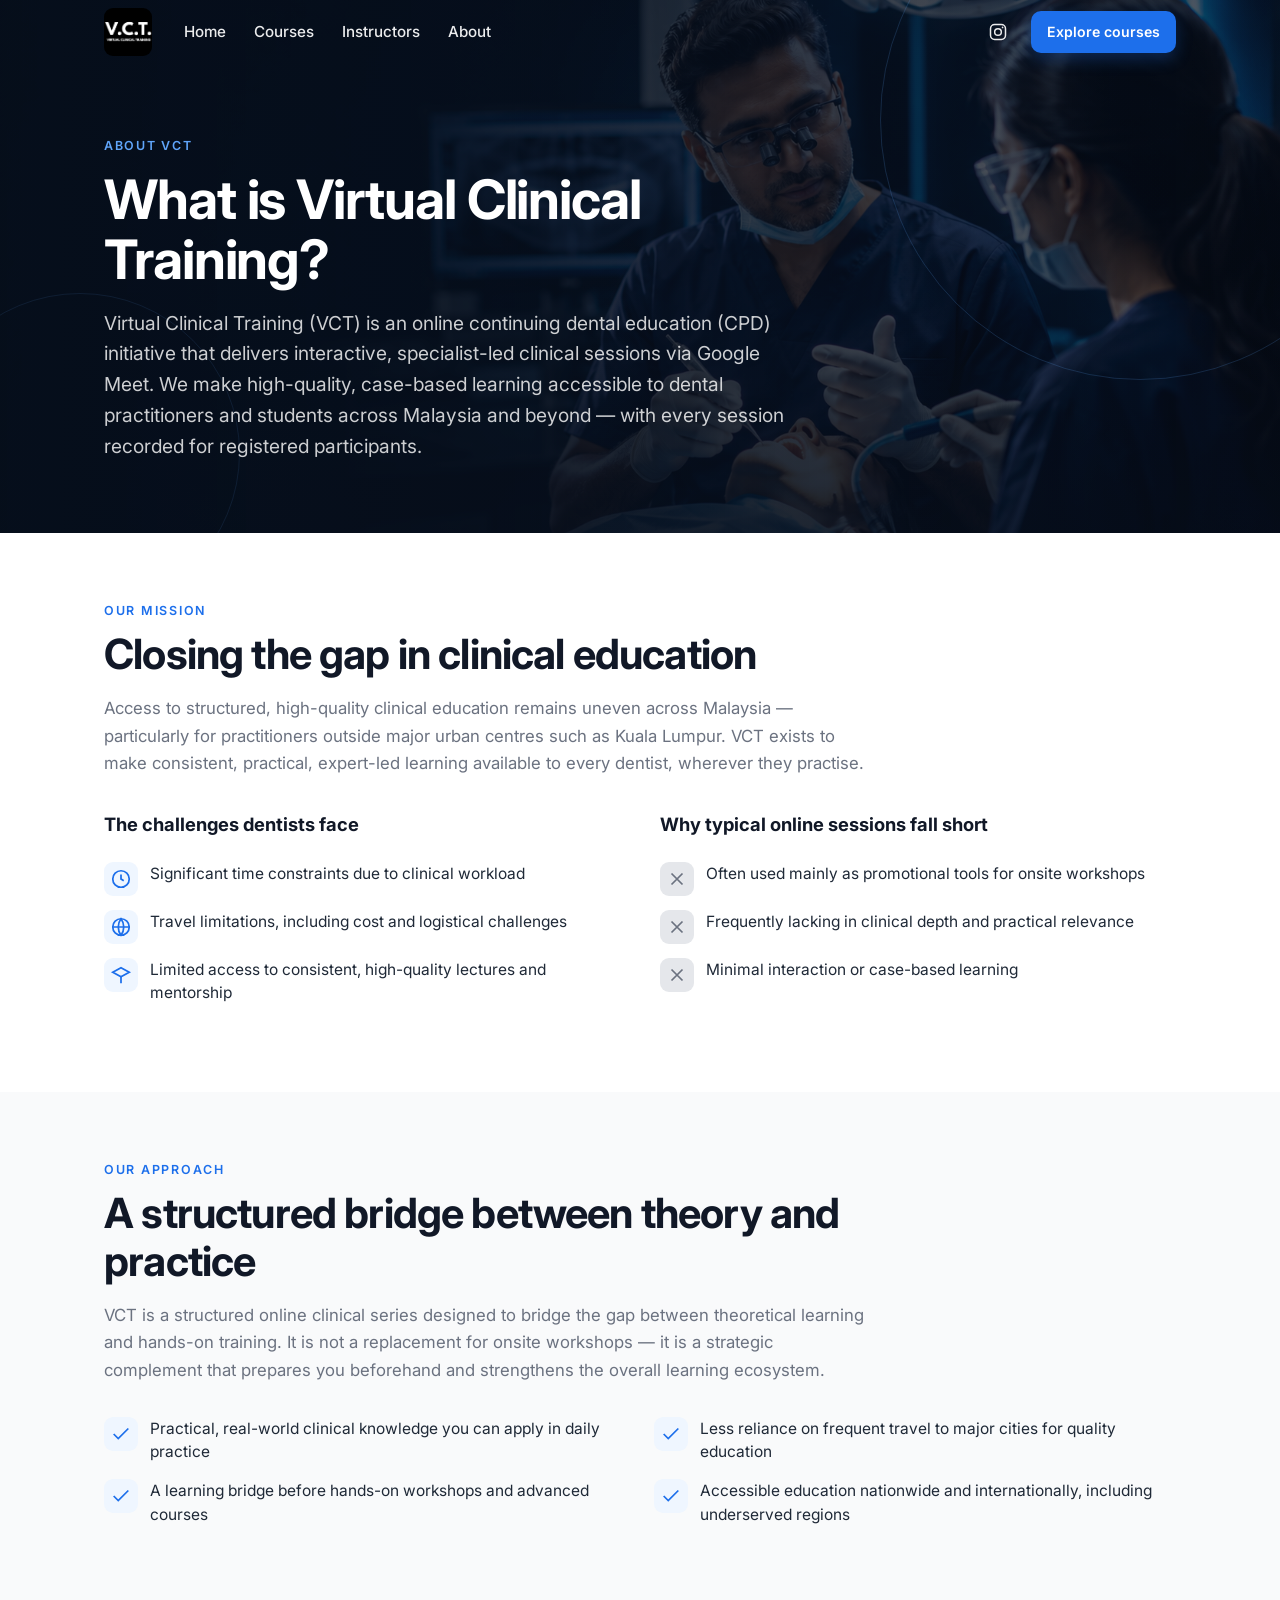
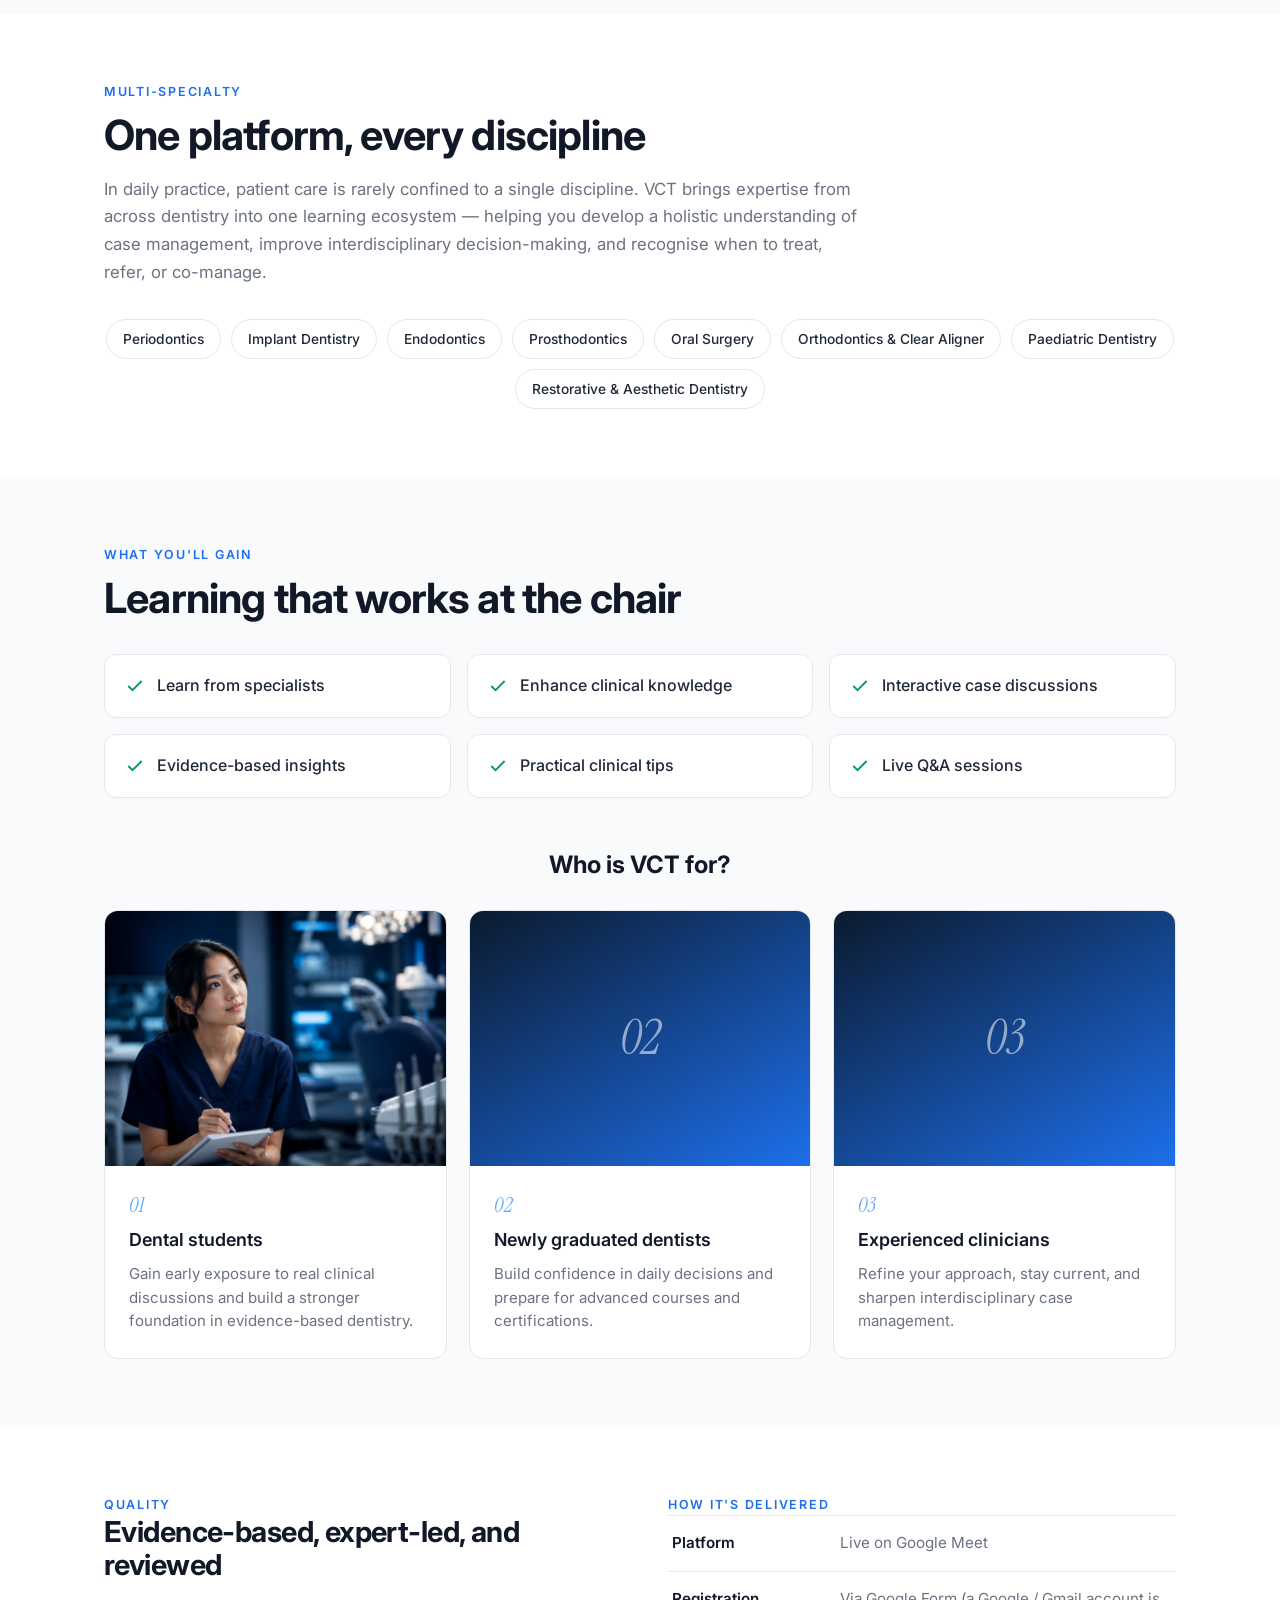
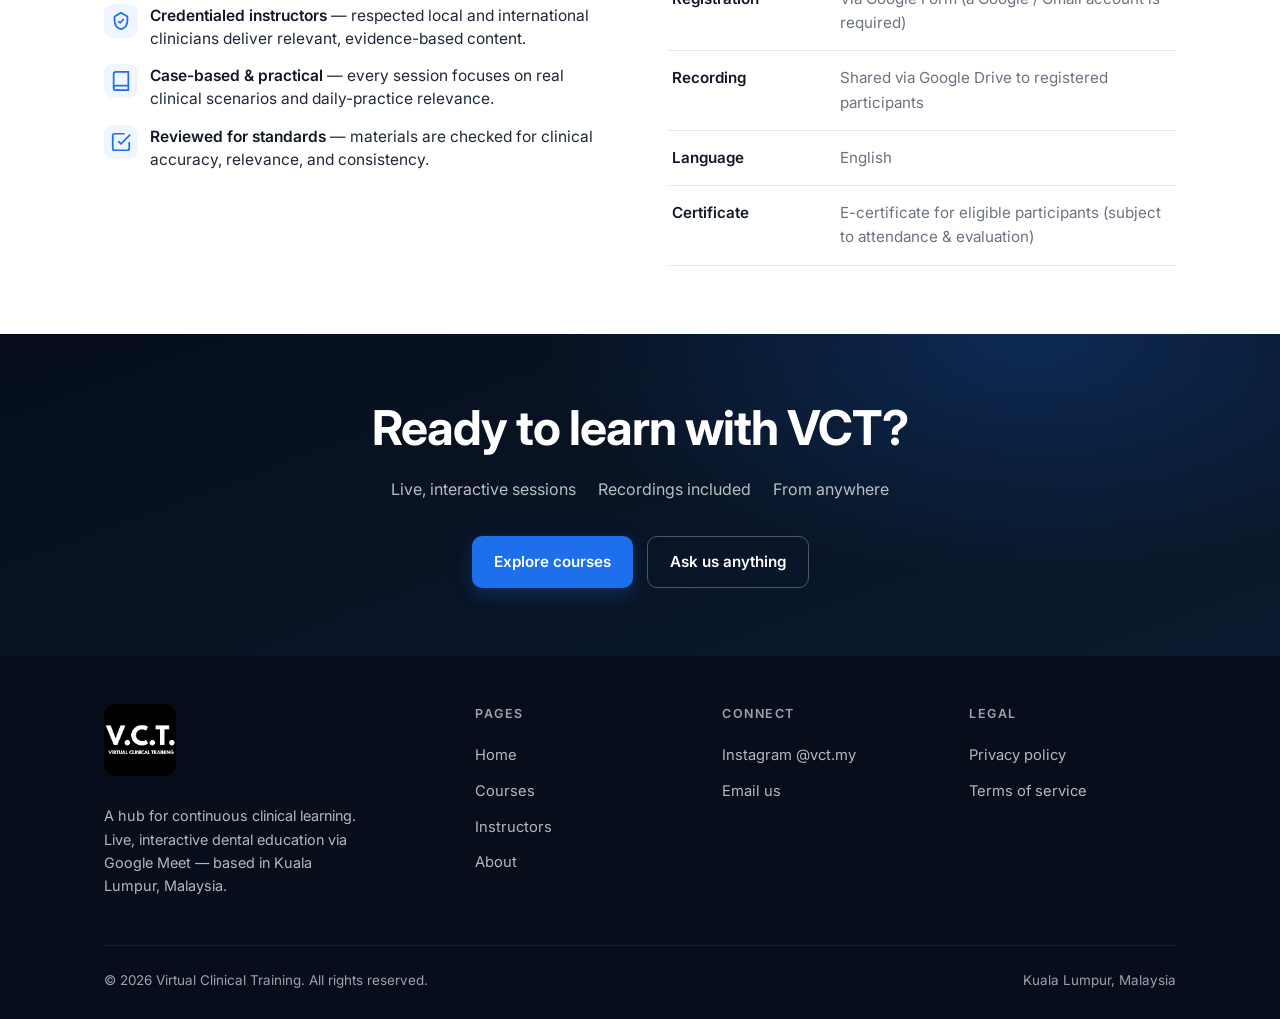
==== about.html @ cce93ed9 "Initial commit: VCT website prototype" ====
<!DOCTYPE html>
<html lang="en">
<head>
  <meta charset="UTF-8">
  <meta name="viewport" content="width=device-width, initial-scale=1.0">
  <title>About Virtual Clinical Training — Online dental education in Malaysia</title>
  <meta name="description" content="Virtual Clinical Training (VCT) is an online continuing dental education (CPD) initiative delivering interactive, specialist-led, multi-specialty clinical sessions via Google Meet — accessible across Malaysia and beyond.">
  <link rel="canonical" href="https://virtualclinicaltraining.example/about.html">
  <link rel="icon" href="images/brand-logo.png" type="image/png">

  <!-- Open Graph -->
  <meta property="og:type" content="website">
  <meta property="og:title" content="About Virtual Clinical Training">
  <meta property="og:description" content="An online continuing dental education initiative delivering interactive, specialist-led clinical sessions via Google Meet — accessible across Malaysia and beyond.">
  <meta property="og:image" content="https://virtualclinicaltraining.example/images/brand-logo.png">
  <meta property="og:url" content="https://virtualclinicaltraining.example/about.html">

  <!-- Fonts -->
  <link rel="preconnect" href="https://fonts.googleapis.com">
  <link rel="preconnect" href="https://fonts.gstatic.com" crossorigin>
  <link href="https://fonts.googleapis.com/css2?family=Inter:wght@400;500;600;700;800&family=Instrument+Serif:ital@0;1&display=swap" rel="stylesheet">

  <link rel="stylesheet" href="style.css">

  <!-- Structured data: AboutPage + EducationalOrganization -->
  <script type="application/ld+json">
  {
    "@context": "https://schema.org",
    "@graph": [
      {
        "@type": "EducationalOrganization",
        "@id": "https://virtualclinicaltraining.example/#org",
        "name": "Virtual Clinical Training",
        "alternateName": "V.C.T.",
        "url": "https://virtualclinicaltraining.example/",
        "email": "virtualclinicaltraining@gmail.com",
        "sameAs": ["https://www.instagram.com/vct.my/"],
        "address": { "@type": "PostalAddress", "addressLocality": "Kuala Lumpur", "addressCountry": "Malaysia" },
        "description": "Virtual Clinical Training (VCT) is an online continuing dental education (CPD) initiative delivering interactive, specialist-led, multi-specialty clinical sessions via Google Meet."
      },
      {
        "@type": "AboutPage",
        "url": "https://virtualclinicaltraining.example/about.html",
        "name": "About Virtual Clinical Training",
        "about": { "@id": "https://virtualclinicaltraining.example/#org" }
      }
    ]
  }
  </script>
</head>
<body>

  <!-- ============================ HEADER ============================ -->
  <header class="site-header at-top" id="header">
    <div class="container">
      <a href="index.html" class="logo" aria-label="Virtual Clinical Training home">
        <img src="images/brand-logo.png" alt="Virtual Clinical Training (V.C.T.)" class="logo-img" width="48" height="48">
      </a>

      <nav class="nav" aria-label="Primary">
        <a href="index.html">Home</a>
        <a href="courses.html">Courses</a>
        <a href="instructors.html">Instructors</a>
        <a href="about.html" aria-current="page">About</a>
      </nav>

      <div class="header-actions">
        <a href="https://www.instagram.com/vct.my/" target="_blank" rel="noopener" class="icon-btn desktop-only" aria-label="Instagram">
          <svg viewBox="0 0 24 24" fill="none" stroke="currentColor" stroke-width="1.8"><rect x="3" y="3" width="18" height="18" rx="5"/><circle cx="12" cy="12" r="4"/><circle cx="17.5" cy="6.5" r="1" fill="currentColor" stroke="none"/></svg>
        </a>
        <a href="courses.html" class="btn btn-primary btn-sm">Explore courses</a>
      </div>

      <button class="hamburger" id="hamburger" aria-label="Open menu">
        <svg viewBox="0 0 24 24" fill="none" stroke="currentColor" stroke-width="2"><line x1="4" y1="7" x2="20" y2="7"/><line x1="4" y1="12" x2="20" y2="12"/><line x1="4" y1="17" x2="20" y2="17"/></svg>
      </button>
    </div>
  </header>

  <!-- Mobile nav drawer -->
  <div class="mobile-nav" id="mobileNav">
    <div class="mobile-nav-head">
      <span class="logo"><img src="images/brand-logo.png" alt="Virtual Clinical Training (V.C.T.)" class="logo-img" width="44" height="44"></span>
      <button class="icon-btn" id="mobileClose" aria-label="Close menu">
        <svg viewBox="0 0 24 24" fill="none" stroke="currentColor" stroke-width="2"><line x1="6" y1="6" x2="18" y2="18"/><line x1="18" y1="6" x2="6" y2="18"/></svg>
      </button>
    </div>
    <ul>
      <li><a href="index.html">Home</a></li>
      <li><a href="courses.html">Courses</a></li>
      <li><a href="instructors.html">Instructors</a></li>
      <li><a href="about.html">About</a></li>
    </ul>
    <a href="courses.html" class="btn btn-primary">Explore courses</a>
    <div class="mobile-nav-social">
      <a href="https://www.instagram.com/vct.my/" target="_blank" rel="noopener" class="icon-btn" aria-label="Instagram">
        <svg viewBox="0 0 24 24" fill="none" stroke="currentColor" stroke-width="1.8"><rect x="3" y="3" width="18" height="18" rx="5"/><circle cx="12" cy="12" r="4"/><circle cx="17.5" cy="6.5" r="1" fill="currentColor" stroke="none"/></svg>
      </a>
    </div>
  </div>

  <main>
    <!-- ==================== PAGE HERO ==================== -->
    <section class="page-hero">
      <div class="page-hero-bg" style="background-image:url('images/02%20About-page/Hero-1.png')"></div>
      <div class="page-hero-overlay"></div>
      <div class="hero-shape s1"></div>
      <div class="hero-shape s2"></div>
      <div class="container">
        <p class="eyebrow reveal">About VCT</p>
        <h1 class="reveal">What is Virtual Clinical Training?</h1>
        <p class="lead reveal">Virtual Clinical Training (VCT) is an online continuing dental education (CPD) initiative that delivers interactive, specialist-led clinical sessions via Google Meet. We make high-quality, case-based learning accessible to dental practitioners and students across Malaysia and beyond — with every session recorded for registered participants.</p>
      </div>
    </section>

    <!-- ==================== MISSION / THE GAP ==================== -->
    <section class="section">
      <div class="container">
        <div class="section-head reveal">
          <p class="eyebrow">Our mission</p>
          <h2 class="section-title">Closing the gap in clinical education</h2>
          <p class="section-intro">Access to structured, high-quality clinical education remains uneven across Malaysia — particularly for practitioners outside major urban centres such as Kuala Lumpur. VCT exists to make consistent, practical, expert-led learning available to every dentist, wherever they practise.</p>
        </div>

        <div class="split">
          <div class="panel reveal">
            <h3>The challenges dentists face</h3>
            <ul class="why-points">
              <li><svg viewBox="0 0 24 24" fill="none" stroke="currentColor" stroke-width="1.9"><circle cx="12" cy="12" r="9"/><path d="M12 7v5l3 2"/></svg><span>Significant time constraints due to clinical workload</span></li>
              <li><svg viewBox="0 0 24 24" fill="none" stroke="currentColor" stroke-width="1.9"><path d="M3 12h18M12 3a15 15 0 0 1 0 18 15 15 0 0 1 0-18z"/><circle cx="12" cy="12" r="9"/></svg><span>Travel limitations, including cost and logistical challenges</span></li>
              <li><svg viewBox="0 0 24 24" fill="none" stroke="currentColor" stroke-width="1.9"><path d="M12 14l9-5-9-5-9 5 9 5z"/><path d="M12 14v7"/></svg><span>Limited access to consistent, high-quality lectures and mentorship</span></li>
            </ul>
          </div>
          <div class="panel reveal d1">
            <h3>Why typical online sessions fall short</h3>
            <ul class="why-points muted-points">
              <li><svg viewBox="0 0 24 24" fill="none" stroke="currentColor" stroke-width="1.9"><path d="M18 6 6 18M6 6l12 12"/></svg><span>Often used mainly as promotional tools for onsite workshops</span></li>
              <li><svg viewBox="0 0 24 24" fill="none" stroke="currentColor" stroke-width="1.9"><path d="M18 6 6 18M6 6l12 12"/></svg><span>Frequently lacking in clinical depth and practical relevance</span></li>
              <li><svg viewBox="0 0 24 24" fill="none" stroke="currentColor" stroke-width="1.9"><path d="M18 6 6 18M6 6l12 12"/></svg><span>Minimal interaction or case-based learning</span></li>
            </ul>
          </div>
        </div>
      </div>
    </section>

    <!-- ==================== APPROACH ==================== -->
    <section class="section alt">
      <div class="container">
        <div class="section-head reveal">
          <p class="eyebrow">Our approach</p>
          <h2 class="section-title">A structured bridge between theory and practice</h2>
          <p class="section-intro">VCT is a structured online clinical series designed to bridge the gap between theoretical learning and hands-on training. It is not a replacement for onsite workshops — it is a strategic complement that prepares you beforehand and strengthens the overall learning ecosystem.</p>
        </div>
        <ul class="why-points cols-2 reveal">
          <li><svg viewBox="0 0 24 24" fill="none" stroke="currentColor" stroke-width="1.9"><path d="M20 6 9 17l-5-5"/></svg><span>Practical, real-world clinical knowledge you can apply in daily practice</span></li>
          <li><svg viewBox="0 0 24 24" fill="none" stroke="currentColor" stroke-width="1.9"><path d="M20 6 9 17l-5-5"/></svg><span>Less reliance on frequent travel to major cities for quality education</span></li>
          <li><svg viewBox="0 0 24 24" fill="none" stroke="currentColor" stroke-width="1.9"><path d="M20 6 9 17l-5-5"/></svg><span>A learning bridge before hands-on workshops and advanced courses</span></li>
          <li><svg viewBox="0 0 24 24" fill="none" stroke="currentColor" stroke-width="1.9"><path d="M20 6 9 17l-5-5"/></svg><span>Accessible education nationwide and internationally, including underserved regions</span></li>
        </ul>
      </div>
    </section>

    <!-- ==================== MULTI-SPECIALTY ==================== -->
    <section class="section">
      <div class="container">
        <div class="section-head reveal">
          <p class="eyebrow">Multi-specialty</p>
          <h2 class="section-title">One platform, every discipline</h2>
          <p class="section-intro">In daily practice, patient care is rarely confined to a single discipline. VCT brings expertise from across dentistry into one learning ecosystem — helping you develop a holistic understanding of case management, improve interdisciplinary decision-making, and recognise when to treat, refer, or co-manage.</p>
        </div>
        <div class="specialties reveal">
          <ul class="chip-row">
            <li>Periodontics</li>
            <li>Implant Dentistry</li>
            <li>Endodontics</li>
            <li>Prosthodontics</li>
            <li>Oral Surgery</li>
            <li>Orthodontics &amp; Clear Aligner</li>
            <li>Paediatric Dentistry</li>
            <li>Restorative &amp; Aesthetic Dentistry</li>
          </ul>
        </div>
      </div>
    </section>

    <!-- ==================== WHAT YOU'LL GAIN + WHO ==================== -->
    <section class="section alt">
      <div class="container">
        <div class="section-head reveal">
          <p class="eyebrow">What you'll gain</p>
          <h2 class="section-title">Learning that works at the chair</h2>
        </div>
        <ul class="gain-grid reveal">
          <li><svg viewBox="0 0 24 24" fill="none" stroke="currentColor" stroke-width="2.2"><path d="M20 6 9 17l-5-5"/></svg>Learn from specialists</li>
          <li><svg viewBox="0 0 24 24" fill="none" stroke="currentColor" stroke-width="2.2"><path d="M20 6 9 17l-5-5"/></svg>Enhance clinical knowledge</li>
          <li><svg viewBox="0 0 24 24" fill="none" stroke="currentColor" stroke-width="2.2"><path d="M20 6 9 17l-5-5"/></svg>Interactive case discussions</li>
          <li><svg viewBox="0 0 24 24" fill="none" stroke="currentColor" stroke-width="2.2"><path d="M20 6 9 17l-5-5"/></svg>Evidence-based insights</li>
          <li><svg viewBox="0 0 24 24" fill="none" stroke="currentColor" stroke-width="2.2"><path d="M20 6 9 17l-5-5"/></svg>Practical clinical tips</li>
          <li><svg viewBox="0 0 24 24" fill="none" stroke="currentColor" stroke-width="2.2"><path d="M20 6 9 17l-5-5"/></svg>Live Q&amp;A sessions</li>
        </ul>

        <h3 class="who-heading reveal">Who is VCT for?</h3>
        <div class="audience-grid">
          <div class="audience-card reveal">
            <div class="audience-img"><img src="images/02%20About-page/WhoisVCTfor-student.png" alt="Dental student taking notes in a modern clinic" loading="lazy"></div>
            <div class="audience-body">
              <span class="audience-num">01</span>
              <h4>Dental students</h4>
              <p>Gain early exposure to real clinical discussions and build a stronger foundation in evidence-based dentistry.</p>
            </div>
          </div>
          <div class="audience-card reveal d1">
            <div class="audience-img placeholder"><span>02</span></div>
            <div class="audience-body">
              <span class="audience-num">02</span>
              <h4>Newly graduated dentists</h4>
              <p>Build confidence in daily decisions and prepare for advanced courses and certifications.</p>
            </div>
          </div>
          <div class="audience-card reveal d2">
            <div class="audience-img placeholder"><span>03</span></div>
            <div class="audience-body">
              <span class="audience-num">03</span>
              <h4>Experienced clinicians</h4>
              <p>Refine your approach, stay current, and sharpen interdisciplinary case management.</p>
            </div>
          </div>
        </div>
      </div>
    </section>

    <!-- ==================== QUALITY & DELIVERY ==================== -->
    <section class="section">
      <div class="container">
        <div class="split split-wide">
          <div class="panel reveal">
            <p class="eyebrow">Quality</p>
            <h2 class="section-title sm">Evidence-based, expert-led, and reviewed</h2>
            <ul class="why-points">
              <li><svg viewBox="0 0 24 24" fill="none" stroke="currentColor" stroke-width="1.9"><path d="M12 3l7 4v5c0 4.4-3 7.6-7 9-4-1.4-7-4.6-7-9V7l7-4z"/><path d="M9 12l2 2 4-4"/></svg><span><b>Credentialed instructors</b> — respected local and international clinicians deliver relevant, evidence-based content.</span></li>
              <li><svg viewBox="0 0 24 24" fill="none" stroke="currentColor" stroke-width="1.9"><path d="M4 19.5A2.5 2.5 0 0 1 6.5 17H20"/><path d="M6.5 2H20v20H6.5A2.5 2.5 0 0 1 4 19.5v-15A2.5 2.5 0 0 1 6.5 2z"/></svg><span><b>Case-based &amp; practical</b> — every session focuses on real clinical scenarios and daily-practice relevance.</span></li>
              <li><svg viewBox="0 0 24 24" fill="none" stroke="currentColor" stroke-width="1.9"><path d="M9 11l3 3L22 4"/><path d="M21 12v7a2 2 0 0 1-2 2H5a2 2 0 0 1-2-2V5a2 2 0 0 1 2-2h11"/></svg><span><b>Reviewed for standards</b> — materials are checked for clinical accuracy, relevance, and consistency.</span></li>
            </ul>
          </div>
          <div class="panel reveal d1">
            <p class="eyebrow">How it's delivered</p>
            <dl class="info-list">
              <div class="row"><dt>Platform</dt><dd>Live on Google Meet</dd></div>
              <div class="row"><dt>Registration</dt><dd>Via Google Form (a Google / Gmail account is required)</dd></div>
              <div class="row"><dt>Recording</dt><dd>Shared via Google Drive to registered participants</dd></div>
              <div class="row"><dt>Language</dt><dd>English</dd></div>
              <div class="row"><dt>Certificate</dt><dd>E-certificate for eligible participants (subject to attendance &amp; evaluation)</dd></div>
            </dl>
          </div>
        </div>
      </div>
    </section>

    <!-- ==================== CTA ==================== -->
    <section class="section cta-band">
      <div class="container">
        <h2>Ready to learn with VCT?</h2>
        <div class="cta-course-info">
          <span>Live, interactive sessions</span>
          <span>Recordings included</span>
          <span>From anywhere</span>
        </div>
        <div class="cta-actions">
          <a href="courses.html" class="btn btn-primary">Explore courses</a>
          <a href="mailto:virtualclinicaltraining@gmail.com" class="btn btn-ghost">Ask us anything</a>
        </div>
      </div>
    </section>
  </main>

  <!-- ============================ FOOTER ============================ -->
  <footer class="site-footer">
    <div class="container">
      <div class="footer-grid">
        <div class="footer-brand">
          <a href="index.html" class="logo">
            <img src="images/brand-logo.png" alt="Virtual Clinical Training (V.C.T.)" class="logo-img footer-logo-img" width="72" height="72">
          </a>
          <p>A hub for continuous clinical learning. Live, interactive dental education via Google Meet — based in Kuala Lumpur, Malaysia.</p>
        </div>
        <div>
          <h4>Pages</h4>
          <ul>
            <li><a href="index.html">Home</a></li>
            <li><a href="courses.html">Courses</a></li>
            <li><a href="instructors.html">Instructors</a></li>
            <li><a href="about.html">About</a></li>
          </ul>
        </div>
        <div>
          <h4>Connect</h4>
          <ul>
            <li><a href="https://www.instagram.com/vct.my/" target="_blank" rel="noopener">Instagram @vct.my</a></li>
            <li><a href="mailto:virtualclinicaltraining@gmail.com">Email us</a></li>
          </ul>
        </div>
        <div>
          <h4>Legal</h4>
          <ul>
            <li><a href="privacy.html">Privacy policy</a></li>
            <li><a href="terms.html">Terms of service</a></li>
          </ul>
        </div>
      </div>
      <div class="footer-bottom">
        <span>© 2026 Virtual Clinical Training. All rights reserved.</span>
        <span>Kuala Lumpur, Malaysia</span>
      </div>
    </div>
  </footer>

  <!-- Mobile fixed CTA bar -->
  <div class="mobile-cta-bar">
    <span class="price">Join a session <small>Live on Google Meet</small></span>
    <a href="courses.html" class="btn btn-primary btn-sm">Explore courses</a>
  </div>

  <!-- ============================ SCRIPTS ============================ -->
  <script>
    // Header state (transparent over dark hero -> glass on scroll)
    const header = document.getElementById('header');
    const onScroll = () => {
      if (window.scrollY > 50) { header.classList.remove('at-top'); header.classList.add('scrolled'); }
      else { header.classList.add('at-top'); header.classList.remove('scrolled'); }
    };
    window.addEventListener('scroll', onScroll, { passive: true });
    onScroll();

    // Mobile nav
    const mobileNav = document.getElementById('mobileNav');
    document.getElementById('hamburger').addEventListener('click', () => mobileNav.classList.add('open'));
    document.getElementById('mobileClose').addEventListener('click', () => mobileNav.classList.remove('open'));
    mobileNav.querySelectorAll('a').forEach(a => a.addEventListener('click', () => mobileNav.classList.remove('open')));

    // Scroll reveal
    const io = new IntersectionObserver((entries) => {
      entries.forEach(e => { if (e.isIntersecting) { e.target.classList.add('in'); io.unobserve(e.target); } });
    }, { threshold: 0.12 });
    document.querySelectorAll('.reveal').forEach(el => io.observe(el));
  </script>
</body>
</html>
---- style.css ----
/* ==========================================================================
   Virtual Clinical Training — Common Stylesheet
   Design Spec v3 に準拠 / SWELL移行を見据えた共通スタイル
   ========================================================================== */

/* ---------- Design Tokens ---------- */
:root {
  /* Colors */
  --navy-950: #060E1B;
  --navy-900: #0B1A2E;
  --navy-800: #122846;
  --blue-600: #1D6FEB;
  --blue-400: #60A5FA;
  --blue-50:  #EFF6FF;
  --gray-900: #111827;
  --gray-800: #1F2937;
  --gray-500: #6B7280;
  --gray-400: #9CA3AF;
  --white:    #FFFFFF;
  --gray-50:  #F9FAFB;
  --gray-200: #E5E7EB;
  --green-600:#059669;

  /* Typography */
  --font-sans: 'Inter', -apple-system, BlinkMacSystemFont, 'Segoe UI', sans-serif;
  --font-serif: 'Instrument Serif', Georgia, serif;

  /* Layout */
  --container: 1120px;
  --header-h: 64px;
  --radius: 14px;
  --radius-sm: 10px;

  /* Shadow */
  --shadow-sm: 0 1px 2px rgba(6,14,27,.06);
  --shadow-md: 0 6px 20px rgba(6,14,27,.08);
  --shadow-lg: 0 18px 50px rgba(6,14,27,.16);

  /* Transitions */
  --ease: cubic-bezier(.16,.84,.44,1);
}

/* ---------- Reset ---------- */
*,*::before,*::after { box-sizing: border-box; margin: 0; padding: 0; }
html { scroll-behavior: smooth; -webkit-text-size-adjust: 100%; }
body {
  font-family: var(--font-sans);
  color: var(--gray-800);
  background: var(--white);
  line-height: 1.6;
  font-size: 16px;
  -webkit-font-smoothing: antialiased;
  overflow-x: hidden;
}
img { max-width: 100%; display: block; }
a { color: inherit; text-decoration: none; }
ul { list-style: none; }
button { font-family: inherit; cursor: pointer; border: none; background: none; }

/* ---------- Utilities ---------- */
.container {
  width: 100%;
  max-width: var(--container);
  margin: 0 auto;
  padding: 0 24px;
}
.section { padding: 68px 0; }
.eyebrow {
  font-size: .78rem;
  font-weight: 600;
  letter-spacing: .14em;
  text-transform: uppercase;
  color: var(--blue-600);
}
.section-title {
  font-size: clamp(1.8rem, 3.4vw, 2.6rem);
  font-weight: 700;
  line-height: 1.15;
  color: var(--gray-900);
  letter-spacing: -.02em;
}
.text-muted { color: var(--gray-500); }
.serif { font-family: var(--font-serif); font-style: italic; }

/* ---------- Buttons ---------- */
.btn {
  display: inline-flex;
  align-items: center;
  gap: 8px;
  font-weight: 600;
  font-size: .95rem;
  padding: 13px 22px;
  border-radius: var(--radius-sm);
  transition: background-color .2s var(--ease), transform .1s var(--ease), box-shadow .2s var(--ease);
  white-space: nowrap;
}
.btn:active { transform: scale(.98); }
.btn-primary {
  background: var(--blue-600);
  color: var(--white);
  box-shadow: 0 6px 16px rgba(29,111,235,.28);
}
.btn-primary:hover { background: #175fce; box-shadow: 0 10px 24px rgba(29,111,235,.34); }
.btn-ghost {
  background: transparent;
  color: var(--white);
  border: 1px solid rgba(255,255,255,.28);
}
.btn-ghost:hover { background: rgba(255,255,255,.08); border-color: rgba(255,255,255,.5); }
.btn-ghost-dark {
  background: transparent;
  color: var(--gray-900);
  border: 1px solid var(--gray-200);
}
.btn-ghost-dark:hover { background: var(--gray-50); border-color: var(--gray-400); }
.btn-sm { padding: 10px 16px; font-size: .88rem; }

/* ==========================================================================
   Header
   ========================================================================== */
.site-header {
  position: fixed;
  top: 0; left: 0; right: 0;
  height: var(--header-h);
  z-index: 100;
  transition: background-color .3s var(--ease), box-shadow .3s var(--ease), backdrop-filter .3s var(--ease);
}
.site-header .container {
  height: 100%;
  display: flex;
  align-items: center;
  gap: 20px;
}
/* transparent over hero */
.site-header.at-top { background: transparent; }
/* glassmorphism after scroll */
.site-header.scrolled {
  background: rgba(255,255,255,.82);
  backdrop-filter: blur(12px);
  -webkit-backdrop-filter: blur(12px);
  box-shadow: 0 1px 0 rgba(6,14,27,.06);
}

.logo { display: flex; align-items: center; gap: 10px; font-weight: 700; }
.logo-img { height: 48px; width: 48px; border-radius: 9px; display: block; object-fit: cover; }
.footer-logo-img { height: 72px; width: 72px; border-radius: 12px; margin-bottom: 14px; }
.logo-mark {
  width: 34px; height: 34px;
  border-radius: 9px;
  background: linear-gradient(135deg, var(--blue-600), var(--blue-400));
  color: #fff;
  display: grid; place-items: center;
  font-size: .82rem; font-weight: 800; letter-spacing: .02em;
  flex: none;
}
.logo-text { display: flex; flex-direction: column; line-height: 1.1; }
.logo-text b { font-size: 1rem; letter-spacing: .04em; }
.logo-text span { font-size: .64rem; letter-spacing: .12em; text-transform: uppercase; color: var(--gray-500); font-weight: 500; }

.nav { display: flex; align-items: center; gap: 28px; margin-left: 12px; }
.nav a { font-weight: 500; font-size: .95rem; transition: color .2s; }
.nav a:hover { color: var(--blue-600); }

.header-actions { display: flex; align-items: center; gap: 14px; margin-left: auto; }
.icon-btn {
  width: 38px; height: 38px;
  display: grid; place-items: center;
  border-radius: 9px;
  transition: background-color .2s, color .2s;
}
.icon-btn:hover { background: rgba(120,140,170,.14); }
.icon-btn svg { width: 20px; height: 20px; }

/* Header color adapts to transparency state */
.site-header.at-top .nav a,
.site-header.at-top .logo,
.site-header.at-top .icon-btn { color: rgba(255,255,255,.92); }
.site-header.at-top .logo-text span { color: rgba(255,255,255,.6); }
.site-header.at-top .icon-btn:hover { background: rgba(255,255,255,.14); }
.site-header.scrolled .nav a,
.site-header.scrolled .logo,
.site-header.scrolled .icon-btn { color: var(--gray-900); }

.hamburger { display: none; width: 40px; height: 40px; place-items: center; border-radius: 9px; }
.hamburger svg { width: 24px; height: 24px; }
.site-header.at-top .hamburger { color: #fff; }
.site-header.scrolled .hamburger { color: var(--gray-900); }

/* Mobile nav drawer */
.mobile-nav {
  position: fixed;
  inset: 0;
  background: var(--navy-950);
  z-index: 200;
  display: flex;
  flex-direction: column;
  padding: 24px;
  transform: translateX(100%);
  transition: transform .3s var(--ease);
}
.mobile-nav.open { transform: translateX(0); }
.mobile-nav-head { display: flex; align-items: center; justify-content: space-between; color: #fff; }
.mobile-nav-head .icon-btn { color: #fff; }
.mobile-nav ul { margin-top: 40px; display: flex; flex-direction: column; gap: 4px; }
.mobile-nav ul a { color: #fff; font-size: 1.4rem; font-weight: 600; padding: 14px 0; display: block; border-bottom: 1px solid rgba(255,255,255,.08); }
.mobile-nav .btn { margin-top: 32px; justify-content: center; }
.mobile-nav-social { margin-top: auto; display: flex; gap: 12px; }
.mobile-nav-social .icon-btn { color: #fff; background: rgba(255,255,255,.08); }

/* ==========================================================================
   01 — Hero
   ========================================================================== */
.hero {
  position: relative;
  min-height: 78vh;
  display: flex;
  align-items: center;
  background: linear-gradient(160deg, var(--navy-950) 0%, var(--navy-900) 55%, var(--navy-800) 100%);
  color: #fff;
  overflow: hidden;
  padding: calc(var(--header-h) + 28px) 0 56px;
}

/* Background image slideshow (crossfade) */
.hero-slideshow { position: absolute; inset: 0; z-index: 0; }
.hero-slide {
  position: absolute; inset: 0;
  background-size: cover;
  background-position: center;
  opacity: 0;
  transform: scale(1.06);
  transition: opacity 1.6s ease-in-out, transform 7s ease-out;
}
.hero-slide.active { opacity: 1; transform: scale(1); }

/* Dark overlay so hero text stays legible over any image */
.hero-overlay {
  position: absolute; inset: 0; z-index: 1;
  background:
    linear-gradient(90deg, rgba(6,14,27,.92) 0%, rgba(6,14,27,.78) 42%, rgba(6,14,27,.42) 100%),
    linear-gradient(180deg, rgba(6,14,27,.55) 0%, rgba(6,14,27,.35) 40%, rgba(6,14,27,.72) 100%);
}
/* geometric parallax shapes */
.hero-shape {
  position: absolute;
  border-radius: 50%;
  border: 1px solid rgba(96,165,250,.18);
  pointer-events: none;
}
.hero-shape.s1 { width: 520px; height: 520px; top: -140px; right: -120px; }
.hero-shape.s2 { width: 320px; height: 320px; bottom: -80px; left: -80px; border-color: rgba(96,165,250,.1); }
.hero-shape.s3 { width: 180px; height: 180px; top: 30%; right: 22%; background: radial-gradient(circle, rgba(29,111,235,.16), transparent 70%); border: none; }
.hero-shape { z-index: 1; }

.hero-inner { position: relative; z-index: 2; max-width: 720px; }
.hero .eyebrow { color: var(--blue-400); }
.hero h1 {
  font-size: clamp(2.1rem, 5vw, 3.7rem);
  font-weight: 700;
  line-height: 1.07;
  letter-spacing: -.03em;
  margin: 14px 0 16px;
}
.hero-sub {
  font-size: clamp(1rem, 1.5vw, 1.15rem);
  color: rgba(255,255,255,.78);
  max-width: 600px;
  line-height: 1.55;
}
.hero-tagline {
  margin-top: 14px;
  font-family: var(--font-serif);
  font-style: italic;
  font-size: 1.3rem;
  color: var(--blue-400);
}
.hero-cta { display: flex; flex-wrap: wrap; gap: 14px; margin-top: 26px; }

/* Hero load-in animation */
.hero .anim { opacity: 0; transform: translateY(20px); }
.hero.loaded .anim { opacity: 1; transform: translateY(0); transition: opacity .7s var(--ease), transform .7s var(--ease); }
.hero.loaded .anim.d1 { transition-delay: .1s; }
.hero.loaded .anim.d2 { transition-delay: .3s; }
.hero.loaded .anim.d3 { transition-delay: .5s; }
.hero.loaded .anim.d4 { transition-delay: .7s; }

.scroll-hint {
  position: absolute;
  bottom: 26px; left: 50%;
  transform: translateX(-50%);
  color: rgba(255,255,255,.4);
  font-size: .72rem;
  letter-spacing: .12em;
  text-transform: uppercase;
  z-index: 2;
}

/* ==========================================================================
   02 — Trust signal bar
   ========================================================================== */
/* (Trust signal bar removed per client request) */

/* ==========================================================================
   03 — Featured courses (card grid)
   ========================================================================== */
.featured { background: var(--white); }
.featured-head { text-align: center; margin-bottom: 32px; }

/* Grid of upcoming-course cards */
.course-cards {
  display: grid;
  grid-template-columns: repeat(3, 1fr);
  gap: 24px;
  align-items: stretch;
}
.course-card {
  display: flex; flex-direction: column;
  border: 1px solid var(--gray-200);
  border-radius: var(--radius);
  overflow: hidden;
  background: #fff;
  box-shadow: var(--shadow-sm);
  transition: transform .2s var(--ease), box-shadow .2s var(--ease);
}
.course-card:hover { transform: translateY(-3px); box-shadow: var(--shadow-lg); }
.course-card .course-bar { padding: 14px 18px; }
.course-card .course-bar .date { font-size: .82rem; }
.course-card .badge { font-size: .7rem; padding: 5px 10px; }
.course-card-body { padding: 22px 20px 24px; display: flex; flex-direction: column; flex: 1; }
.course-card-body h3 { font-size: 1.2rem; font-weight: 700; color: var(--gray-900); line-height: 1.25; letter-spacing: -.01em; }
.course-card .card-quote { font-family: var(--font-serif); font-style: italic; color: var(--gray-500); font-size: 1rem; margin: 12px 0 16px; line-height: 1.4; }
.course-card .card-instructor { display: flex; align-items: center; gap: 10px; margin-bottom: 16px; }
.course-card .card-instructor .avatar { width: 38px; height: 38px; font-size: .8rem; }
.course-card .card-instructor .name { font-weight: 600; font-size: .88rem; color: var(--gray-900); }
.course-card .card-instructor .cred { font-size: .74rem; color: var(--gray-500); }
.course-card .card-meta { font-size: .84rem; color: var(--gray-500); margin-bottom: 18px; display: flex; flex-direction: column; gap: 5px; }
.course-card .card-meta span { display: flex; align-items: center; gap: 7px; }
.course-card .card-meta svg { width: 15px; height: 15px; color: var(--gray-400); flex: none; }
.course-card .card-cta { margin-top: auto; font-weight: 600; color: var(--blue-600); font-size: .9rem; }
.course-card.is-soon { border-style: dashed; background: var(--gray-50); box-shadow: none; }
.course-card.is-soon:hover { transform: translateY(-3px); box-shadow: var(--shadow-md); }
.find-more { text-align: center; margin-top: 28px; }
.spotlight .find-more { margin-top: 18px; }

.featured-card {
  max-width: 860px;
  margin: 0 auto;
  border: 1px solid var(--gray-200);
  border-radius: var(--radius);
  overflow: hidden;
  box-shadow: var(--shadow-md);
  background: #fff;
}
.course-bar {
  background: var(--navy-950);
  color: #fff;
  padding: 16px 28px;
  display: flex;
  align-items: center;
  justify-content: space-between;
  gap: 16px;
  flex-wrap: wrap;
}
.course-bar .date { font-weight: 600; font-size: .95rem; }
.badge {
  display: inline-flex; align-items: center; gap: 6px;
  font-size: .78rem; font-weight: 600;
  padding: 6px 12px; border-radius: 100px;
}
.badge-green { background: rgba(5,150,105,.16); color: #34d399; }
.badge-green .dot { width: 7px; height: 7px; border-radius: 50%; background: #34d399; }
.badge-blue { background: rgba(29,111,235,.14); color: var(--blue-400); }

.featured-body { padding: 34px 40px 40px; }
.featured-body h3 {
  font-size: clamp(1.5rem, 2.6vw, 2rem);
  font-weight: 700;
  color: var(--gray-900);
  letter-spacing: -.02em;
  line-height: 1.2;
}
.course-quote {
  font-family: var(--font-serif);
  font-style: italic;
  font-size: 1.25rem;
  color: var(--gray-500);
  margin: 16px 0 26px;
  line-height: 1.4;
}
.instructor-row {
  display: flex; align-items: center; gap: 14px;
  padding: 18px 0; border-top: 1px solid var(--gray-200); border-bottom: 1px solid var(--gray-200);
}
.avatar {
  width: 52px; height: 52px; border-radius: 50%;
  background: linear-gradient(135deg, var(--navy-800), var(--blue-600));
  color: #fff; display: grid; place-items: center;
  font-weight: 700; font-size: 1rem; flex: none;
}
.avatar.lg { width: 120px; height: 120px; font-size: 2rem; border-radius: 16px; }
.instructor-photo { width: 120px; height: 140px; border-radius: 16px; object-fit: cover; flex: none; box-shadow: var(--shadow-md); }
.instructor-row .name { font-weight: 600; color: var(--gray-900); }
.instructor-row .cred { font-size: .82rem; color: var(--gray-500); }

.objectives { margin: 26px 0 30px; display: grid; grid-template-columns: 1fr 1fr; gap: 12px 24px; }
.objective { display: flex; gap: 10px; align-items: flex-start; font-size: .95rem; }
.objective svg { width: 20px; height: 20px; color: var(--green-600); flex: none; margin-top: 2px; }

.featured-actions { display: flex; align-items: center; gap: 18px; flex-wrap: wrap; }
.price-note { font-size: .85rem; color: var(--gray-500); }
.price-note s { color: var(--gray-400); }

/* ==========================================================================
   04 — How it works
   ========================================================================== */
.howit { background: var(--gray-50); }
.howit .featured-head { margin-bottom: 36px; }
.steps { display: grid; grid-template-columns: repeat(3, 1fr); gap: 24px; }
.steps.steps-5 { grid-template-columns: repeat(5, 1fr); gap: 16px; }
.steps.steps-5 .step-card { padding: 26px 20px; }
.steps.steps-5 .step-num { width: 40px; height: 40px; margin-bottom: 14px; }
.steps.steps-5 .step-card h3 { font-size: 1.02rem; }
.steps.steps-5 .step-card p { font-size: .88rem; }
.step-card {
  background: #fff;
  border: 1px solid var(--gray-200);
  border-radius: var(--radius);
  padding: 32px 28px;
  transition: transform .2s var(--ease), box-shadow .2s var(--ease);
}
.step-card:hover { transform: translateY(-2px); box-shadow: var(--shadow-lg); }
.step-num {
  width: 44px; height: 44px; border-radius: 12px;
  background: var(--blue-50); color: var(--blue-600);
  display: grid; place-items: center; font-weight: 700; font-size: 1.1rem;
  margin-bottom: 18px;
}
.step-card h3 { font-size: 1.2rem; font-weight: 600; color: var(--gray-900); margin-bottom: 8px; }
.step-card p { font-size: .95rem; color: var(--gray-500); }

/* ==========================================================================
   05 — Why VCT
   ========================================================================== */
.why { background: #fff; }
.why .featured-head { margin-bottom: 36px; }
.why-grid { display: grid; grid-template-columns: repeat(4, 1fr); gap: 22px; }
.why-card {
  border: 1px solid var(--gray-200);
  border-radius: var(--radius);
  padding: 30px 24px;
  transition: transform .2s var(--ease), box-shadow .2s var(--ease);
}
.why-card:hover { transform: translateY(-2px); box-shadow: var(--shadow-md); }
.why-icon {
  width: 48px; height: 48px; border-radius: 12px;
  background: var(--blue-50); color: var(--blue-600);
  display: grid; place-items: center; margin-bottom: 18px;
}
.why-icon svg { width: 24px; height: 24px; }
.why-card h3 { font-size: 1.1rem; font-weight: 600; color: var(--gray-900); margin-bottom: 8px; }
.why-card p { font-size: .92rem; color: var(--gray-500); }

/* ==========================================================================
   05 — About / What is VCT
   ========================================================================== */
.about { background: #fff; }
.about-grid { display: grid; grid-template-columns: 1.4fr 1fr; gap: 48px; align-items: start; }
.about-lead { margin-top: 18px; font-size: 1.08rem; color: var(--gray-800); line-height: 1.65; }

/* Why-VCT differentiators (inside About) */
.why-points { margin: 22px 0 20px; display: flex; flex-direction: column; gap: 14px; }
.why-points li { display: flex; gap: 12px; align-items: flex-start; font-size: .97rem; color: var(--gray-800); line-height: 1.5; }
.why-points li b { color: var(--gray-900); font-weight: 600; }
.why-points svg {
  width: 34px; height: 34px; flex: none;
  padding: 6px; border-radius: 9px;
  background: var(--blue-50); color: var(--blue-600);
}

.who-for {
  margin-top: 36px;
  padding: 22px 26px;
  border-left: 3px solid var(--blue-600);
  background: var(--blue-50);
  border-radius: 0 var(--radius-sm) var(--radius-sm) 0;
}
.who-for-label { display: block; font-weight: 700; color: var(--gray-900); margin-bottom: 6px; }
.who-for p { font-size: .98rem; color: var(--gray-800); max-width: 760px; }

/* Specialties chip row (multi-specialty) */
.specialties { margin-top: 32px; text-align: center; }
.specialties-label { display: block; font-weight: 600; color: var(--gray-900); margin-bottom: 16px; }
.chip-row { display: flex; flex-wrap: wrap; justify-content: center; gap: 10px; }
.chip-row li {
  font-size: .86rem; font-weight: 500;
  padding: 8px 16px; border-radius: 100px;
  background: #fff; color: var(--gray-800);
  border: 1px solid var(--gray-200);
  transition: border-color .2s, color .2s, transform .2s var(--ease);
}
.chip-row li:hover { border-color: var(--blue-400); color: var(--blue-600); transform: translateY(-2px); }

.about-gain {
  background: var(--navy-950);
  color: #fff;
  border-radius: var(--radius);
  padding: 32px 30px;
  box-shadow: var(--shadow-md);
}
.about-gain h3 {
  font-size: 1.1rem; font-weight: 600;
  letter-spacing: .04em; text-transform: uppercase;
  color: var(--blue-400);
  margin-bottom: 20px;
}
.gain-list { display: flex; flex-direction: column; gap: 15px; }
.gain-list li { display: flex; align-items: center; gap: 12px; font-size: 1.02rem; font-weight: 500; }
.gain-list svg { width: 20px; height: 20px; color: #34d399; flex: none; }

/* ==========================================================================
   07 — FAQ (accordion)
   ========================================================================== */
.container-narrow { max-width: 780px; }
.faq { background: #fff; }
.faq-list { border-top: 1px solid var(--gray-200); }
.faq-item { border-bottom: 1px solid var(--gray-200); }
.faq-q {
  width: 100%;
  display: flex; align-items: center; justify-content: space-between; gap: 18px;
  padding: 22px 4px;
  text-align: left;
  font-size: 1.08rem; font-weight: 600; color: var(--gray-900);
}
.faq-q:hover { color: var(--blue-600); }
.faq-chevron { width: 22px; height: 22px; color: var(--gray-400); flex: none; transition: transform .25s var(--ease); }
.faq-item.open .faq-chevron { transform: rotate(180deg); color: var(--blue-600); }
.faq-a { overflow: hidden; max-height: 0; transition: max-height .3s var(--ease); }
.faq-a p { padding: 0 4px 22px; color: var(--gray-500); font-size: .98rem; line-height: 1.65; }
.faq-a a { color: var(--blue-600); font-weight: 600; }

/* ==========================================================================
   06 — Instructor spotlight
   ========================================================================== */
.spotlight { background: var(--gray-50); }
.spotlight .featured-head { margin-bottom: 40px; }
.instructor-card {
  max-width: 860px; margin: 0 auto;
  background: #fff;
  border: 1px solid var(--gray-200);
  border-radius: var(--radius);
  box-shadow: var(--shadow-md);
  padding: 34px;
  display: flex; gap: 30px; align-items: flex-start;
}
.instructor-card .info h3 { font-size: 1.4rem; font-weight: 700; color: var(--gray-900); }
.instructor-card .cred { font-size: .85rem; color: var(--gray-500); margin: 6px 0 14px; letter-spacing: .01em; }
.tags { display: flex; flex-wrap: wrap; gap: 8px; margin-bottom: 16px; }
.tag {
  font-size: .78rem; font-weight: 500;
  padding: 5px 12px; border-radius: 100px;
  background: var(--blue-50); color: var(--blue-600);
}
.instructor-card .bio { font-size: .95rem; color: var(--gray-800); margin-bottom: 18px; }

/* Instructor card grid (3 across) */
.inst-cards { display: grid; grid-template-columns: repeat(3, 1fr); gap: 24px; align-items: stretch; }
.inst-card {
  display: flex; flex-direction: column; align-items: center; text-align: center;
  background: #fff;
  border: 1px solid var(--gray-200);
  border-radius: var(--radius);
  box-shadow: var(--shadow-sm);
  padding: 30px 24px;
  transition: transform .2s var(--ease), box-shadow .2s var(--ease);
}
.inst-card:hover { transform: translateY(-3px); box-shadow: var(--shadow-lg); }
.inst-card.is-soon { border-style: dashed; background: var(--gray-50); box-shadow: none; }
.inst-photo { width: 96px; height: 96px; border-radius: 50%; object-fit: cover; box-shadow: var(--shadow-sm); }
.inst-avatar {
  width: 96px; height: 96px; border-radius: 50%;
  background: linear-gradient(135deg, var(--navy-800), var(--blue-600));
  color: #fff; display: grid; place-items: center;
  font-weight: 800; font-size: 1.1rem; letter-spacing: .03em;
}
.inst-card h3 { font-size: 1.12rem; font-weight: 700; color: var(--gray-900); margin-top: 16px; }
.inst-card .cred { font-size: .8rem; color: var(--gray-500); margin: 6px 0 12px; }
.inst-card .tags { justify-content: center; margin-bottom: 12px; }
.inst-bio { font-size: .9rem; color: var(--gray-500); line-height: 1.5; margin-bottom: 16px; }
.inst-card .card-cta { margin-top: auto; font-weight: 600; color: var(--blue-600); font-size: .9rem; }
.inst-card .inst-find { margin-top: auto; }
.inst-card.hidden { display: none; }

.spotlight-more { text-align: center; margin-top: 26px; font-size: .9rem; color: var(--gray-400); font-style: italic; }

/* Instructors page — stacked detail cards + recruitment */
.instructor-list { display: flex; flex-direction: column; gap: 22px; max-width: 900px; margin: 0 auto; }
.instructor-list .instructor-card { max-width: none; margin: 0; width: 100%; }
.instructor-card.is-tba { background: var(--gray-50); border-style: dashed; }
.instructor-teaches { margin-top: 14px; font-size: .9rem; color: var(--gray-500); }
.instructor-teaches a { color: var(--blue-600); font-weight: 600; }
.recruit-card {
  max-width: 760px; margin: 0 auto; text-align: center;
  border: 1px dashed var(--blue-400); border-radius: var(--radius);
  background: var(--blue-50); padding: 44px 36px;
}
.recruit-card .eyebrow { margin-bottom: 10px; }
.recruit-card h2 { font-size: clamp(1.6rem, 3vw, 2.1rem); font-weight: 700; color: var(--gray-900); letter-spacing: -.02em; }
.recruit-card p { margin: 14px auto 0; max-width: 560px; color: var(--gray-800); line-height: 1.6; }
.recruit-actions { display: flex; flex-wrap: wrap; gap: 12px; justify-content: center; margin-top: 26px; }
.link-arrow { color: var(--blue-600); font-weight: 600; font-size: .95rem; display: inline-flex; gap: 6px; align-items: center; }
.link-arrow:hover { gap: 10px; transition: gap .2s; }

/* ==========================================================================
   07 — Bottom CTA
   ========================================================================== */
.cta-band {
  background:
    radial-gradient(800px 400px at 80% 0%, rgba(29,111,235,.24), transparent 60%),
    linear-gradient(160deg, var(--navy-950), var(--navy-900));
  color: #fff;
  text-align: center;
}
.cta-band h2 {
  font-size: clamp(2rem, 4vw, 3rem);
  font-weight: 700;
  letter-spacing: -.02em;
  line-height: 1.1;
}
.cta-course-info {
  margin: 22px auto 0;
  display: inline-flex; flex-wrap: wrap; justify-content: center; gap: 8px 22px;
  color: rgba(255,255,255,.72); font-size: 1rem;
}
.cta-course-info b { color: #fff; font-weight: 600; }
.cta-actions { display: flex; flex-wrap: wrap; gap: 14px; justify-content: center; margin-top: 34px; }

/* ==========================================================================
   Sub-page (About) — hero + layout helpers
   ========================================================================== */
.page-hero {
  position: relative;
  overflow: hidden;
  color: #fff;
  background:
    radial-gradient(900px 500px at 80% 0%, rgba(29,111,235,.22), transparent 60%),
    linear-gradient(160deg, var(--navy-950) 0%, var(--navy-900) 55%, var(--navy-800) 100%);
  padding: calc(var(--header-h) + 72px) 0 72px;
}
.page-hero-bg { position: absolute; inset: 0; z-index: 0; background-size: cover; background-position: center; }
.page-hero-overlay {
  position: absolute; inset: 0; z-index: 1;
  background:
    linear-gradient(90deg, rgba(6,14,27,.94) 0%, rgba(6,14,27,.8) 42%, rgba(6,14,27,.45) 100%),
    linear-gradient(180deg, rgba(6,14,27,.4) 0%, rgba(6,14,27,.35) 55%, rgba(6,14,27,.7) 100%);
}
.page-hero .hero-shape { z-index: 1; }
.page-hero .container { position: relative; z-index: 2; }
.page-hero .eyebrow { color: var(--blue-400); }
.page-hero h1 {
  font-size: clamp(2.1rem, 4.6vw, 3.4rem);
  font-weight: 700; letter-spacing: -.02em; line-height: 1.1;
  margin: 14px 0 18px; max-width: 18ch;
}
.page-hero .lead { font-size: clamp(1.05rem, 1.6vw, 1.2rem); color: rgba(255,255,255,.8); max-width: 680px; line-height: 1.6; }

/* compact sub-page hero (list pages) */
.page-hero-sm { padding: calc(var(--header-h) + 56px) 0 56px; }
.page-hero-sm h1 { max-width: 22ch; }

/* alternating section background */
.section.alt { background: var(--gray-50); }

/* Courses list — filter/search, thumbnails, status cards */
.course-filter { display: flex; flex-direction: column; gap: 16px; margin-bottom: 32px; }
.search-box { position: relative; max-width: 460px; }
.search-box svg { position: absolute; left: 15px; top: 50%; transform: translateY(-50%); width: 18px; height: 18px; color: var(--gray-400); }
.search-box input {
  width: 100%; font: inherit; font-size: .95rem;
  padding: 12px 16px 12px 44px;
  border: 1px solid var(--gray-200); border-radius: 10px; background: #fff; color: var(--gray-900);
}
.search-box input:focus { outline: none; border-color: var(--blue-400); box-shadow: 0 0 0 3px rgba(29,111,235,.12); }
.tag-filter { display: flex; flex-wrap: wrap; gap: 8px; }
.tag-chip {
  font-size: .85rem; font-weight: 500;
  padding: 8px 15px; border-radius: 100px;
  background: #fff; color: var(--gray-800); border: 1px solid var(--gray-200);
  cursor: pointer; transition: background-color .2s, color .2s, border-color .2s;
}
.tag-chip:hover { border-color: var(--blue-400); color: var(--blue-600); }
.tag-chip.active { background: var(--navy-900); color: #fff; border-color: var(--navy-900); }

.no-results { display: none; text-align: center; color: var(--gray-500); padding: 28px; font-size: .98rem; }
.no-results.show { display: block; }
.course-card.hidden { display: none; }
.course-section.hide { display: none; }
.course-section + .course-section { margin-top: 8px; }

/* Course card thumbnail (image goes here) */
.course-thumb { position: relative; aspect-ratio: 16 / 7; overflow: hidden; }
.course-thumb img { width: 100%; height: 100%; object-fit: cover; display: block; }
.course-thumb.placeholder { display: grid; place-items: center; background: linear-gradient(150deg, var(--navy-900), var(--blue-600)); }
.course-thumb .thumb-label { font-family: var(--font-serif); font-style: italic; font-size: 1.2rem; color: rgba(255,255,255,.85); }
/* date + status overlaid on the thumbnail (keeps cards short) */
.course-thumb .thumb-badge { position: absolute; top: 10px; right: 10px; }
.course-thumb .thumb-date {
  position: absolute; left: 10px; bottom: 10px;
  background: rgba(6,14,27,.72); color: #fff;
  padding: 4px 10px; border-radius: 6px;
  font-size: .74rem; font-weight: 600;
  backdrop-filter: blur(4px); -webkit-backdrop-filter: blur(4px);
}

/* Compact course cards (courses list only — keeps homepage cards untouched) */
.course-section .course-bar { padding: 10px 16px; }
.course-section .course-card-body { padding: 16px 18px 18px; }
.course-section .course-card-body h3 { font-size: 1.08rem; line-height: 1.25; }
.course-section .card-quote {
  font-size: .92rem; margin: 8px 0 12px; line-height: 1.4;
  display: -webkit-box; -webkit-line-clamp: 2; -webkit-box-orient: vertical; overflow: hidden;
}
.course-section .card-instructor { margin-bottom: 12px; }
.course-section .card-instructor .avatar { width: 34px; height: 34px; font-size: .74rem; }
.course-section .card-tags { margin-bottom: 12px; }
.course-section .card-meta { margin-bottom: 14px; gap: 4px; font-size: .82rem; }

/* in-card specialty tags */
.card-tags { display: flex; flex-wrap: wrap; gap: 6px; margin: 0 0 14px; }
.card-tags .tag { font-size: .72rem; padding: 4px 10px; }

/* status badges */
.badge-grey { background: rgba(107,114,128,.16); color: var(--gray-500); }
.badge-amber { background: rgba(217,119,6,.16); color: #b45309; }
.badge-red { background: rgba(220,38,38,.14); color: #dc2626; }

/* closed (registration unavailable) cards */
.course-card.is-closed { background: var(--gray-50); }
.course-card.is-closed .course-thumb.placeholder { background: linear-gradient(150deg, var(--navy-800), var(--gray-500)); }
.course-card.is-closed h3 { color: var(--gray-800); }
.course-card .muted-cta { color: var(--gray-400); font-weight: 500; }

.notify-band {
  margin-top: 28px;
  display: flex; align-items: center; justify-content: space-between; gap: 20px; flex-wrap: wrap;
  padding: 22px 26px;
  border: 1px dashed var(--gray-200);
  border-radius: var(--radius);
  background: var(--blue-50);
}
.notify-band strong { color: var(--gray-900); display: block; }
.notify-band span { color: var(--gray-500); font-size: .92rem; }
.notify-actions { display: flex; gap: 10px; flex-wrap: wrap; }

.faq-terms { margin-top: 26px; text-align: center; font-size: .9rem; color: var(--gray-500); }
.faq-terms a { color: var(--blue-600); font-weight: 600; }

/* left-aligned section head */
.section-head { max-width: 760px; margin-bottom: 32px; }
.section-head .eyebrow { margin-bottom: 10px; }
.section-intro { margin-top: 16px; font-size: 1.05rem; color: var(--gray-500); line-height: 1.65; }
.section-title.sm { font-size: clamp(1.4rem, 2.4vw, 1.8rem); }

/* two-column split */
.split { display: grid; grid-template-columns: 1fr 1fr; gap: 40px; }
.split-wide { gap: 56px; }
.panel h3 { font-size: 1.15rem; font-weight: 700; color: var(--gray-900); margin-bottom: 16px; }

/* why-points variants */
.why-points.cols-2 { display: grid; grid-template-columns: 1fr 1fr; gap: 16px 28px; }
.why-points.muted-points svg { background: var(--gray-200); color: var(--gray-500); }

/* what-you'll-gain grid */
.gain-grid { display: grid; grid-template-columns: repeat(3, 1fr); gap: 16px; }
.gain-grid li {
  display: flex; align-items: center; gap: 12px;
  padding: 18px 20px; background: #fff;
  border: 1px solid var(--gray-200); border-radius: 12px;
  font-weight: 500; color: var(--gray-800);
}
.gain-grid svg { width: 20px; height: 20px; color: var(--green-600); flex: none; }
.section.alt .gain-grid li { background: #fff; }

/* audience cards */
.who-heading { text-align: center; font-size: 1.5rem; font-weight: 700; color: var(--gray-900); margin: 48px 0 26px; }
.audience-grid { display: grid; grid-template-columns: repeat(3, 1fr); gap: 22px; }
.audience-card {
  background: #fff; border: 1px solid var(--gray-200);
  border-radius: var(--radius); overflow: hidden;
  transition: transform .2s var(--ease), box-shadow .2s var(--ease);
}
.audience-card:hover { transform: translateY(-2px); box-shadow: var(--shadow-md); }
.audience-img { aspect-ratio: 4 / 3; overflow: hidden; }
.audience-img img { width: 100%; height: 100%; object-fit: cover; display: block; }
.audience-img.placeholder {
  display: grid; place-items: center;
  background: linear-gradient(150deg, var(--navy-900), var(--blue-600));
}
.audience-img.placeholder span { font-family: var(--font-serif); font-style: italic; font-size: 3rem; color: rgba(255,255,255,.55); }
.audience-body { padding: 22px 24px 26px; }
.audience-num { font-family: var(--font-serif); font-style: italic; font-size: 1.3rem; color: var(--blue-400); }
.audience-card h4 { font-size: 1.12rem; font-weight: 600; color: var(--gray-900); margin: 4px 0 8px; }
.audience-card p { font-size: .94rem; color: var(--gray-500); line-height: 1.55; }

/* delivery info list */
.info-list { border-top: 1px solid var(--gray-200); }
.info-list .row {
  display: grid; grid-template-columns: 150px 1fr; gap: 18px;
  padding: 15px 4px; border-bottom: 1px solid var(--gray-200);
}
.info-list dt { font-weight: 600; color: var(--gray-900); font-size: .95rem; }
.info-list dd { color: var(--gray-500); font-size: .95rem; }

/* ==========================================================================
   Course detail page
   ========================================================================== */
.course-hero .breadcrumb { margin-bottom: 18px; }
.course-hero .breadcrumb a { color: rgba(255,255,255,.72); font-size: .88rem; font-weight: 500; }
.course-hero .breadcrumb a:hover { color: #fff; }
.hero-badges { display: flex; flex-wrap: wrap; gap: 10px; margin-bottom: 18px; }
.hero-meta { display: flex; flex-wrap: wrap; gap: 12px 26px; margin-top: 24px; color: rgba(255,255,255,.85); font-weight: 500; }
.hero-meta span { display: flex; align-items: center; gap: 8px; }
.hero-meta svg { width: 18px; height: 18px; color: var(--blue-400); }

/* Compact hero (course detail — CTA above the fold) */
.course-hero-compact {
  position: relative; overflow: hidden; color: #fff;
  background: linear-gradient(160deg, var(--navy-950), var(--navy-900) 60%, var(--navy-800));
  padding: calc(var(--header-h) + 34px) 0 40px;
}
.course-hero-compact .container { position: relative; z-index: 2; }
.course-hero-compact .breadcrumb { margin-bottom: 12px; }
.course-hero-compact .breadcrumb a { color: rgba(255,255,255,.72); font-size: .85rem; font-weight: 500; }
.course-hero-compact .breadcrumb a:hover { color: #fff; }
.course-hero-compact .hero-badges { margin-bottom: 14px; }
.course-hero-compact h1 { font-size: clamp(1.75rem, 3.6vw, 2.8rem); font-weight: 700; letter-spacing: -.02em; line-height: 1.12; max-width: 20ch; }
.course-hero-compact .hook { margin-top: 12px; font-size: clamp(1rem, 1.5vw, 1.14rem); color: rgba(255,255,255,.82); max-width: 640px; line-height: 1.55; }
.course-hero-compact .hero-meta { margin-top: 18px; }
.course-hero-compact .hero-cta { display: flex; flex-wrap: wrap; gap: 12px; margin-top: 24px; }

/* quick-facts chips */
.glance { display: flex; flex-wrap: wrap; gap: 8px; margin-bottom: 30px; }
.glance li { font-size: .82rem; font-weight: 500; color: var(--gray-800); background: var(--gray-50); border: 1px solid var(--gray-200); padding: 7px 13px; border-radius: 100px; }
.who-line { margin-top: 16px; font-size: .95rem; color: var(--gray-500); }
.who-line strong { color: var(--gray-900); }
.instructor-card.compact { max-width: none; padding: 22px; gap: 20px; box-shadow: var(--shadow-sm); }
.instructor-card.compact .info h3 { font-size: 1.2rem; }
.instructor-card.compact .bio { font-size: .92rem; margin-bottom: 12px; }

/* sticky booking card */
.booking-card { border: 1px solid var(--gray-200); border-radius: var(--radius); padding: 24px; box-shadow: var(--shadow-lg); background: #fff; }
.booking-card .price-row { display: flex; align-items: baseline; gap: 10px; margin-top: 2px; }
.booking-card .price-main { font-size: 2.4rem; }
.booking-card .price-reg { margin: 0; }
.price-urgency { font-size: .82rem; color: #b45309; background: rgba(217,119,6,.1); padding: 9px 12px; border-radius: 8px; margin: 14px 0 16px; }
.price-btn-2 { width: 100%; justify-content: center; margin-top: 10px; }
.booking-facts { margin-top: 18px; border-top: 1px solid var(--gray-200); }
.booking-facts > div { display: flex; justify-content: space-between; align-items: center; padding: 10px 0; border-bottom: 1px solid var(--gray-200); font-size: .88rem; }
.booking-facts .k { color: var(--gray-500); }
.booking-facts .v { font-weight: 600; color: var(--gray-900); }
.booking-card .price-perks { border-top: none; padding-top: 4px; margin-top: 16px; }

/* 2-column overview + sticky sidebar */
.course-layout { display: grid; grid-template-columns: minmax(0, 1fr) 340px; gap: 48px; align-items: start; }
.course-main .block { margin-bottom: 36px; }
.course-main .block:last-child { margin-bottom: 0; }
.course-main .block .eyebrow { margin-bottom: 12px; }
.body-text { font-size: 1.05rem; color: var(--gray-800); line-height: 1.7; }
.course-main .objectives { grid-template-columns: 1fr; gap: 12px; }

.course-sidebar { position: sticky; top: calc(var(--header-h) + 20px); }
.price-card { border: 1px solid var(--gray-200); border-radius: var(--radius); padding: 26px; box-shadow: var(--shadow-md); background: #fff; }
.price-tag {
  display: inline-block; font-size: .74rem; font-weight: 700; letter-spacing: .06em; text-transform: uppercase;
  color: var(--green-600); background: rgba(5,150,105,.12); padding: 5px 12px; border-radius: 100px; margin-bottom: 12px;
}
.price-main { font-size: 2.6rem; font-weight: 800; color: var(--gray-900); line-height: 1; letter-spacing: -.02em; }
.price-reg { color: var(--gray-500); font-size: .92rem; margin: 8px 0 20px; }
.price-reg s { color: var(--gray-400); }
.price-btn { width: 100%; justify-content: center; }
.price-note { font-size: .82rem; color: var(--gray-500); text-align: center; margin-top: 10px; }
.price-perks { margin-top: 20px; padding-top: 18px; border-top: 1px solid var(--gray-200); display: flex; flex-direction: column; gap: 11px; }
.price-perks li { display: flex; gap: 10px; align-items: flex-start; font-size: .9rem; color: var(--gray-800); }
.price-perks svg { width: 18px; height: 18px; color: var(--green-600); flex: none; margin-top: 2px; }

/* timetable placeholder */
.timetable-note {
  display: flex; gap: 16px; align-items: center;
  padding: 22px 24px; border: 1px dashed var(--gray-200);
  border-radius: var(--radius); background: #fff;
}
.timetable-note svg { width: 30px; height: 30px; color: var(--blue-600); flex: none; }
.timetable-note strong { display: block; color: var(--gray-900); }
.timetable-note span { font-size: .92rem; color: var(--gray-500); }

/* what's included grid */
.included-grid { display: grid; grid-template-columns: repeat(3, 1fr); gap: 20px; }
.included-card {
  background: #fff; border: 1px solid var(--gray-200); border-radius: var(--radius);
  padding: 26px 24px; transition: transform .2s var(--ease), box-shadow .2s var(--ease);
}
.included-card:hover { transform: translateY(-2px); box-shadow: var(--shadow-md); }
.inc-icon { width: 46px; height: 46px; border-radius: 12px; background: var(--blue-50); color: var(--blue-600); display: grid; place-items: center; margin-bottom: 16px; }
.inc-icon svg { width: 24px; height: 24px; }
.included-card h3 { font-size: 1.08rem; font-weight: 600; color: var(--gray-900); margin-bottom: 6px; }
.included-card p { font-size: .92rem; color: var(--gray-500); line-height: 1.5; }

/* terms & conditions */
.terms-list { display: flex; flex-direction: column; gap: 14px; }
.terms-list li { position: relative; padding-left: 26px; color: var(--gray-800); font-size: .98rem; line-height: 1.6; }
.terms-list li::before { content: ""; position: absolute; left: 4px; top: 9px; width: 7px; height: 7px; border-radius: 50%; background: var(--blue-400); }
.terms-list em { color: var(--gray-500); font-style: italic; }
.terms-foot { margin-top: 22px; font-size: .9rem; color: var(--gray-500); }
.terms-foot a { color: var(--blue-600); font-weight: 600; }

.cta-contact { margin-top: 22px; font-size: .9rem; color: rgba(255,255,255,.6); }
.cta-contact a { color: var(--blue-400); font-weight: 600; }

/* ==========================================================================
   Legal / Terms page
   ========================================================================== */
.legal-updated { margin-top: 14px; font-size: .9rem; color: rgba(255,255,255,.6); }
.legal-doc { }
.legal-draft {
  background: rgba(217,119,6,.09); border: 1px solid rgba(217,119,6,.25);
  color: #92400e; border-radius: var(--radius-sm);
  padding: 14px 18px; font-size: .9rem; margin-bottom: 32px;
}
.legal-draft em { font-style: italic; }
.legal-toc { background: var(--gray-50); border: 1px solid var(--gray-200); border-radius: var(--radius); padding: 24px 28px; margin-bottom: 44px; }
.legal-toc h2 { font-size: .78rem; font-weight: 600; letter-spacing: .12em; text-transform: uppercase; color: var(--gray-500); margin-bottom: 14px; }
.legal-toc ol { list-style: none; columns: 2; column-gap: 32px; counter-reset: toc; }
.legal-toc li { counter-increment: toc; padding: 5px 0; break-inside: avoid; }
.legal-toc a { color: var(--blue-600); font-size: .92rem; }
.legal-toc a::before { content: counter(toc) ". "; color: var(--gray-400); }
.legal-toc a:hover { text-decoration: underline; }

.legal-section { margin-bottom: 34px; scroll-margin-top: calc(var(--header-h) + 20px); }
.legal-section h2 { font-size: 1.28rem; font-weight: 700; color: var(--gray-900); margin-bottom: 12px; letter-spacing: -.01em; }
.legal-section h2 .num { color: var(--blue-400); margin-right: 6px; }
.legal-section p { color: var(--gray-800); line-height: 1.7; font-size: .98rem; }
.legal-section p a, .legal-section li a { color: var(--blue-600); font-weight: 600; }
.legal-section ul { margin-top: 10px; display: flex; flex-direction: column; gap: 9px; }
.legal-section ul li { position: relative; padding-left: 22px; color: var(--gray-800); line-height: 1.65; font-size: .98rem; }
.legal-section ul li::before { content: ""; position: absolute; left: 4px; top: 9px; width: 6px; height: 6px; border-radius: 50%; background: var(--blue-400); }
.legal-section em { color: #b45309; font-style: italic; }

/* ==========================================================================
   Footer
   ========================================================================== */
.site-footer {
  background: var(--navy-950);
  color: rgba(255,255,255,.7);
  padding: 48px 0 28px;
}
.footer-grid {
  display: grid;
  grid-template-columns: 1.6fr 1fr 1fr 1fr;
  gap: 40px;
}
.footer-grid h4 {
  font-size: .78rem; font-weight: 600; letter-spacing: .12em; text-transform: uppercase;
  color: var(--gray-400); margin-bottom: 18px;
}
.footer-grid ul { display: flex; flex-direction: column; gap: 10px; }
.footer-grid a { font-size: .92rem; transition: color .2s; }
.footer-grid a:hover { color: #fff; }
.footer-brand .logo { color: #fff; margin-bottom: 14px; }
.footer-brand .logo-text span { color: rgba(255,255,255,.5); }
.footer-brand p { font-size: .9rem; max-width: 260px; }
.footer-bottom {
  margin-top: 48px; padding-top: 24px;
  border-top: 1px solid rgba(255,255,255,.08);
  display: flex; justify-content: space-between; flex-wrap: wrap; gap: 12px;
  font-size: .84rem; color: var(--gray-400);
}

/* ==========================================================================
   Mobile fixed CTA bar
   ========================================================================== */
.mobile-cta-bar {
  position: fixed;
  bottom: 0; left: 0; right: 0;
  z-index: 90;
  display: none;
  background: rgba(255,255,255,.92);
  backdrop-filter: blur(12px);
  -webkit-backdrop-filter: blur(12px);
  border-top: 1px solid var(--gray-200);
  padding: 12px 16px;
  align-items: center;
  justify-content: space-between;
  gap: 12px;
}
.mobile-cta-bar .price { font-weight: 700; color: var(--gray-900); }
.mobile-cta-bar .price small { font-weight: 500; color: var(--gray-500); font-size: .78rem; }
.mobile-cta-bar .btn { flex: 1; justify-content: center; }

/* ==========================================================================
   Scroll-reveal
   ========================================================================== */
.reveal { opacity: 0; transform: translateY(30px); }
.reveal.in { opacity: 1; transform: translateY(0); transition: opacity .6s ease-out, transform .6s ease-out; }
.reveal.d1 { transition-delay: .15s; }
.reveal.d2 { transition-delay: .3s; }

/* ==========================================================================
   Responsive
   ========================================================================== */
@media (max-width: 1119px) {
  .why-grid { grid-template-columns: repeat(2, 1fr); }
  .footer-grid { grid-template-columns: 1fr 1fr; row-gap: 36px; }
  .course-cards { grid-template-columns: 1fr; max-width: 560px; margin: 0 auto; }
  .steps.steps-5 { grid-template-columns: repeat(2, 1fr); gap: 20px; }
  .about-grid { grid-template-columns: 1fr; gap: 32px; }
  .inst-cards { grid-template-columns: 1fr; max-width: 420px; margin: 0 auto; }
  .split { grid-template-columns: 1fr; gap: 32px; }
  .gain-grid { grid-template-columns: repeat(2, 1fr); }
  .audience-grid { grid-template-columns: 1fr; max-width: 480px; margin: 0 auto; }
  .course-layout { grid-template-columns: 1fr; gap: 36px; }
  .course-sidebar { position: static; }
  .included-grid { grid-template-columns: repeat(2, 1fr); }
}
@media (max-width: 767px) {
  .section { padding: 44px 0; }
  .nav, .header-actions .btn, .header-actions .desktop-only { display: none; }
  .hamburger { display: grid; }
  .header-actions { margin-left: auto; }
  .steps { grid-template-columns: 1fr; }
  .steps.steps-5 { grid-template-columns: 1fr; }
  .why-grid { grid-template-columns: 1fr; }
  .objectives { grid-template-columns: 1fr; }
  .instructor-card { flex-direction: column; align-items: center; text-align: center; padding: 28px 22px; }
  .instructor-card .tags { justify-content: center; }
  .featured-body { padding: 28px 22px 32px; }
  .course-bar { padding: 14px 20px; }
  .footer-grid { grid-template-columns: 1fr 1fr; }
  .mobile-cta-bar { display: flex; }
  body { padding-bottom: 72px; }
  .why-points.cols-2 { grid-template-columns: 1fr; }
  .gain-grid { grid-template-columns: 1fr; }
  .info-list .row { grid-template-columns: 1fr; gap: 2px; }
  .page-hero { padding: calc(var(--header-h) + 48px) 0 52px; }
  .included-grid { grid-template-columns: 1fr; }
  .hero-meta { gap: 10px 18px; font-size: .92rem; }
  .legal-toc ol { columns: 1; }

  /* Hero: keep a full, non-broken frame on narrow screens */
  .hero { min-height: 82vh; padding: calc(var(--header-h) + 26px) 0 40px; }
  .hero-slide { background-position: 68% center; }
  .hero-overlay {
    background:
      linear-gradient(180deg, rgba(6,14,27,.72) 0%, rgba(6,14,27,.55) 45%, rgba(6,14,27,.85) 100%);
  }
  .hero-shape.s1 { width: 320px; height: 320px; top: -100px; right: -120px; }
  .hero-shape.s3 { display: none; }
}

/* ---------- Reduced motion ---------- */
@media (prefers-reduced-motion: reduce) {
  * { animation: none !important; transition: none !important; scroll-behavior: auto !important; }
  .hero .anim, .reveal { opacity: 1 !important; transform: none !important; }
}
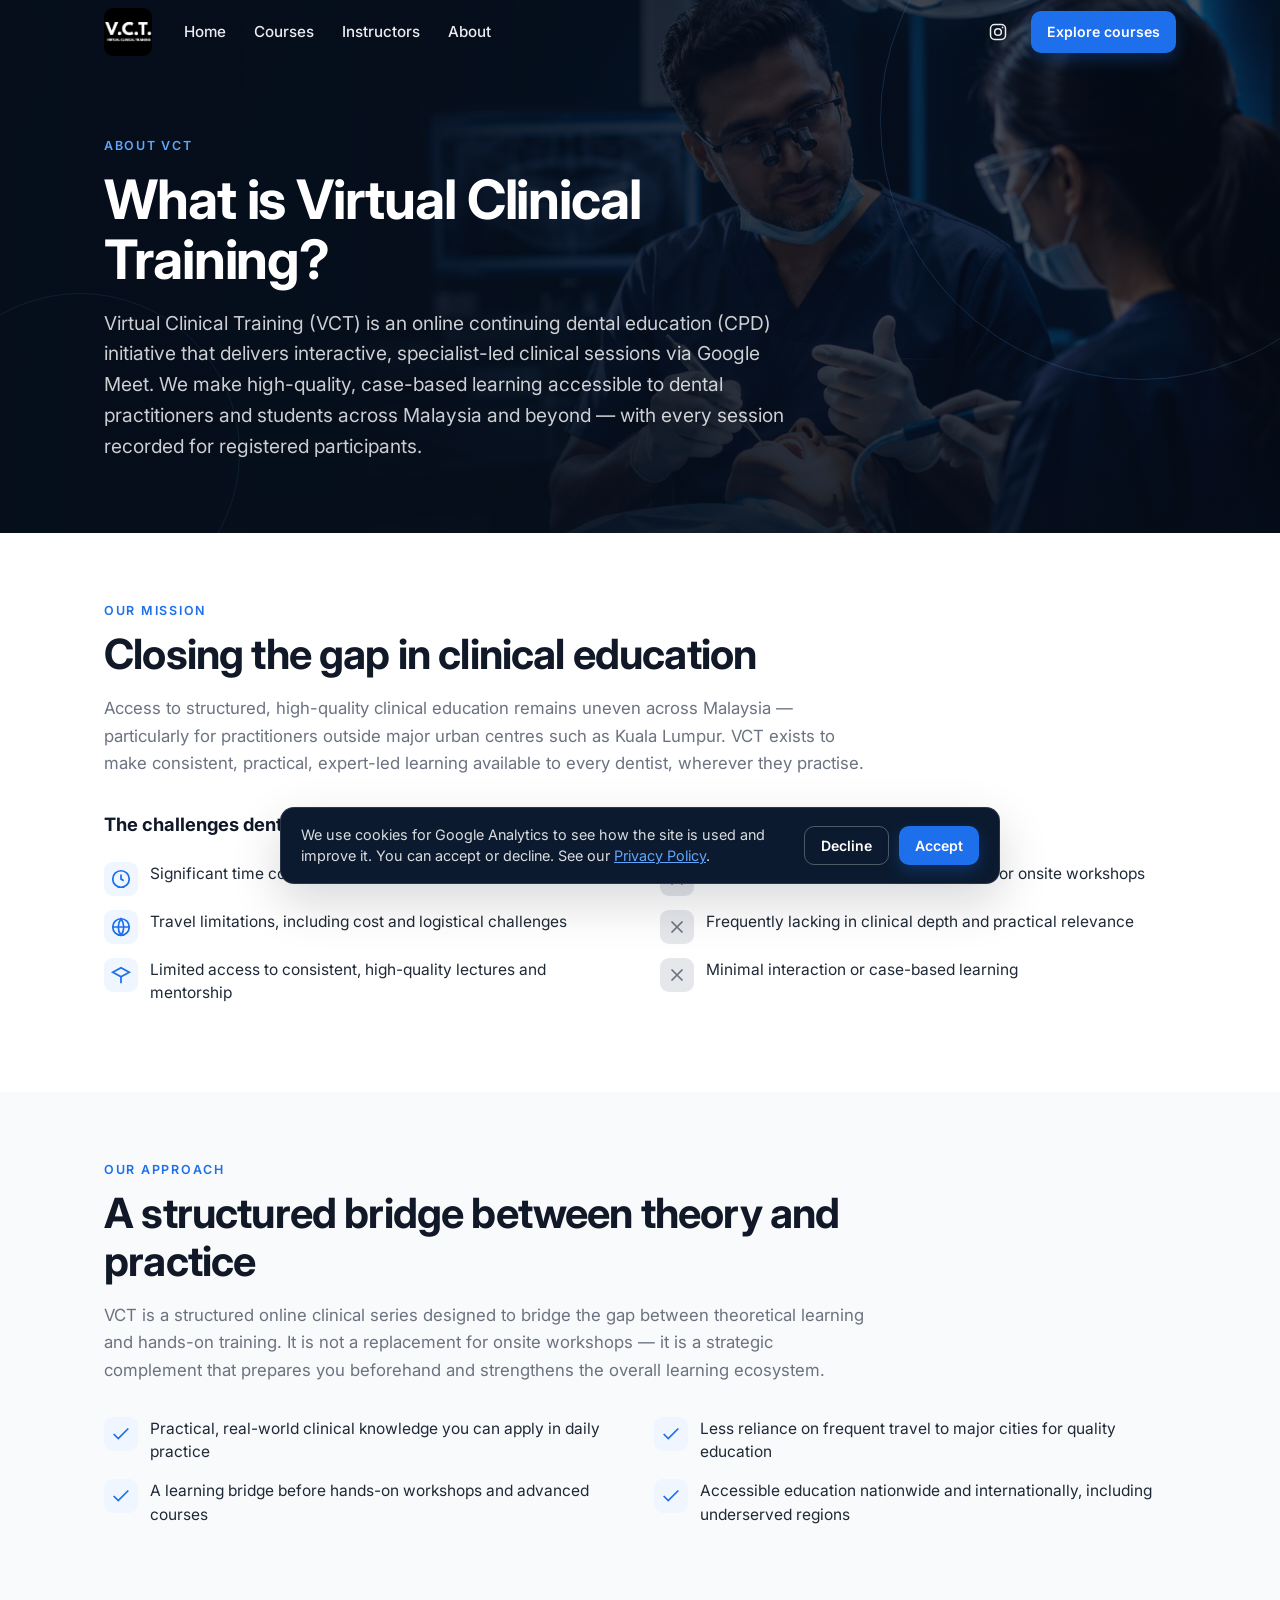
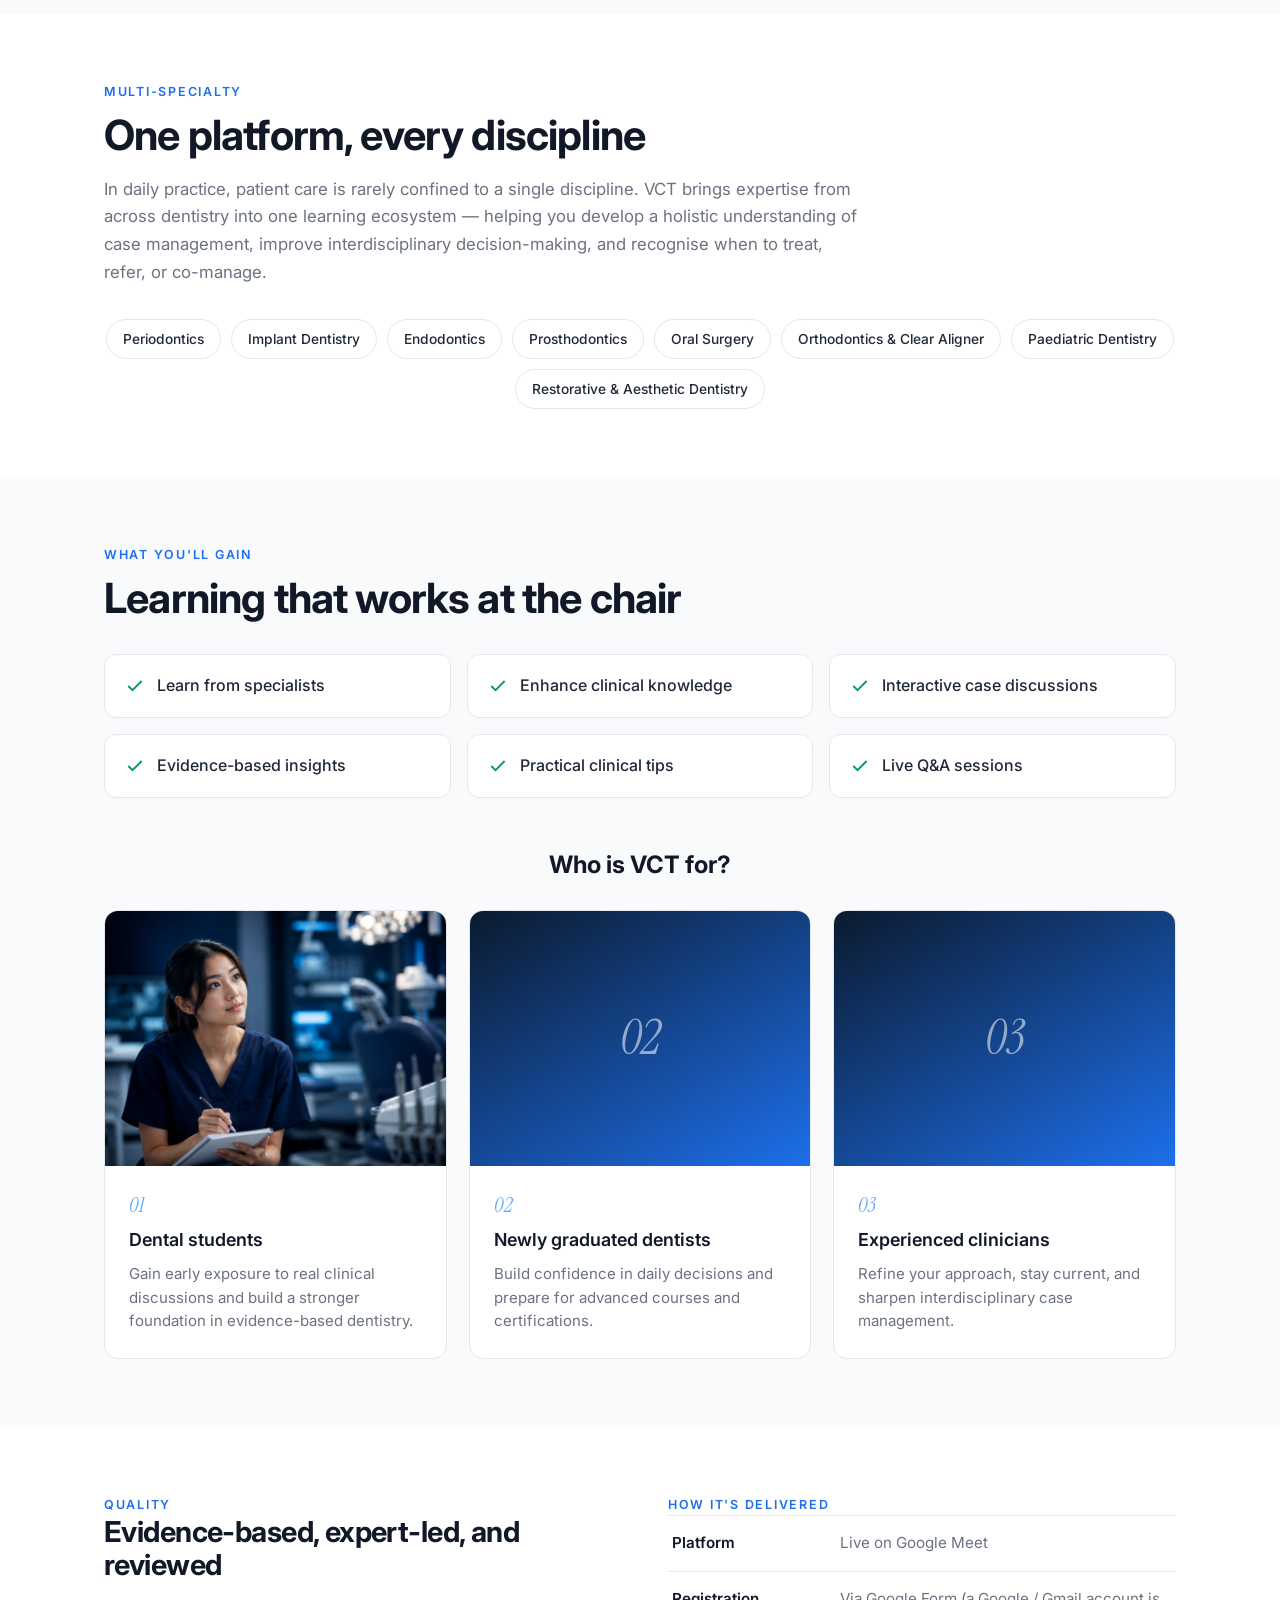
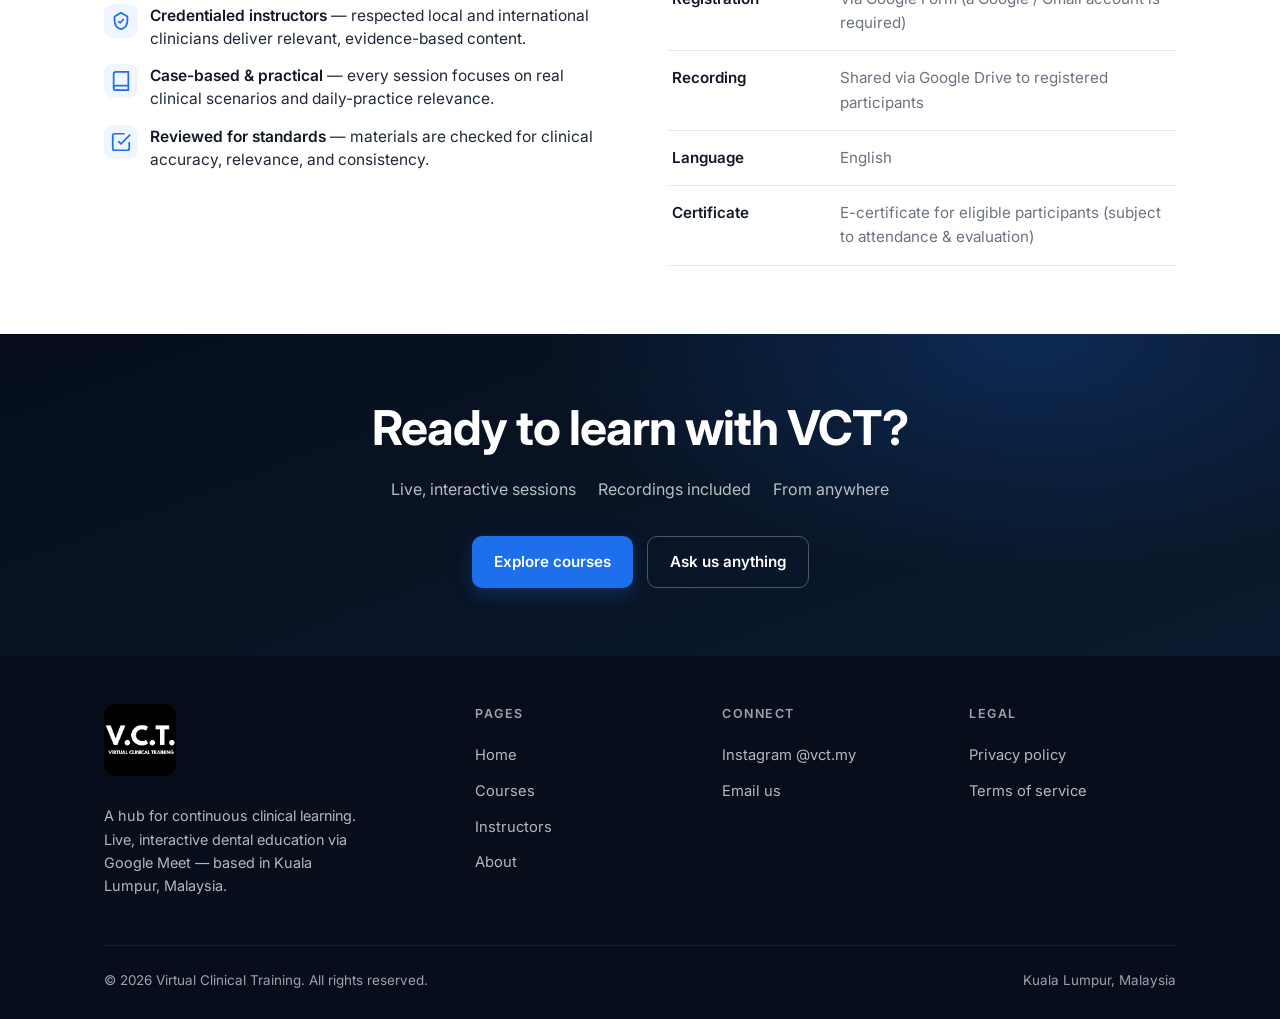
==== commit f33fc185: "Update legal pages (payment/receipt/retention/recording), add opt-in cookie consent + GA4, and noind" ====
--- a/about.html
+++ b/about.html
@@ -3,6 +3,7 @@
 <head>
   <meta charset="UTF-8">
   <meta name="viewport" content="width=device-width, initial-scale=1.0">
+  <meta name="robots" content="noindex, nofollow"><!-- Prototype: keep out of search until the real WordPress site launches -->
   <title>About Virtual Clinical Training — Online dental education in Malaysia</title>
   <meta name="description" content="Virtual Clinical Training (VCT) is an online continuing dental education (CPD) initiative delivering interactive, specialist-led, multi-specialty clinical sessions via Google Meet — accessible across Malaysia and beyond.">
   <link rel="canonical" href="https://virtualclinicaltraining.example/about.html">
@@ -343,5 +344,8 @@
     }, { threshold: 0.12 });
     document.querySelectorAll('.reveal').forEach(el => io.observe(el));
   </script>
+
+  <!-- Cookie consent + Google Analytics (opt-in) -->
+  <script src="cookie-consent.js" defer></script>
 </body>
 </html>
--- a/style.css
+++ b/style.css
@@ -339,6 +339,79 @@
 .course-card .card-cta { margin-top: auto; font-weight: 600; color: var(--blue-600); font-size: .9rem; }
 .course-card.is-soon { border-style: dashed; background: var(--gray-50); box-shadow: none; }
 .course-card.is-soon:hover { transform: translateY(-3px); box-shadow: var(--shadow-md); }
+
+/* ---- Course cards: close-up zoom + hover reveal (homepage + courses list) ---- */
+/* Compact by default (thumbnail + title + instructor). On hover the whole card
+   zooms out from its centre in every direction and a details panel floats in —
+   without pushing the neighbouring cards, because the panel is taken out of flow. */
+.course-cards { align-items: start; }
+.course-cards .course-card .card-instructor { margin-bottom: 0; }
+.course-cards .course-card .fc-reveal { display: flex; flex-direction: column; }
+.course-cards .course-card .card-tags { margin: 0 0 12px; }
+.course-cards .course-card .card-cta { margin-top: 4px; }
+
+@media (hover: hover) and (pointer: fine) {
+  /* allow the floating panel and zoom to spill outside the compact footprint */
+  .course-cards .course-card {
+    position: relative; overflow: visible;
+    transition: transform .16s var(--ease), box-shadow .16s var(--ease),
+                border-color .16s var(--ease), border-radius .16s var(--ease);
+  }
+  .course-cards .course-card .course-thumb { border-radius: var(--radius) var(--radius) 0 0; }
+
+  /* hover-preview video: hidden behind the poster, fades in on hover (desktop only) */
+  .course-cards .course-thumb .thumb-video {
+    display: block;
+    position: absolute; inset: 0;
+    width: 100%; height: 100%;
+    object-fit: cover;
+    opacity: 0;
+    transition: opacity .25s var(--ease);
+    pointer-events: none;
+  }
+  .course-cards .course-card:hover .thumb-video,
+  .course-cards .course-card:focus-within .thumb-video { opacity: 1; }
+
+  /* details live in a panel attached under the card, out of normal flow (no reflow).
+     Same card background + no top border so it reads as one continuous card. */
+  .course-cards .course-card .fc-reveal {
+    position: absolute;
+    left: -1px; right: -1px;
+    top: 100%;
+    background: #fff;
+    border: 1px solid var(--gray-200);
+    border-top: none;
+    border-radius: 0 0 var(--radius) var(--radius);
+    padding: 0 20px;
+    max-height: 0;
+    opacity: 0;
+    overflow: hidden;
+    box-shadow: 0 18px 30px -12px rgba(6,14,27,.22);
+    pointer-events: none;
+    transition: max-height .2s var(--ease), opacity .15s var(--ease), padding .2s var(--ease);
+  }
+  .course-cards .course-card.is-soon .fc-reveal { background: var(--gray-50); border-style: dashed; border-top: none; }
+  .course-cards .course-card.is-closed .fc-reveal { background: var(--gray-50); }
+
+  /* the close-up: scale from the centre so it grows up, down, left and right.
+     Bottom border + corners drop away so the card merges seamlessly into the panel. */
+  .course-cards .course-card:hover,
+  .course-cards .course-card:focus-within {
+    transform: scale(1.06);
+    z-index: 30;
+    box-shadow: var(--shadow-lg);
+    border-bottom-color: transparent;
+    border-bottom-left-radius: 0;
+    border-bottom-right-radius: 0;
+  }
+  .course-cards .course-card:hover .fc-reveal,
+  .course-cards .course-card:focus-within .fc-reveal {
+    max-height: 360px;
+    opacity: 1;
+    padding: 8px 20px 20px;
+    pointer-events: auto;
+  }
+}
 .find-more { text-align: center; margin-top: 28px; }
 .spotlight .find-more { margin-top: 18px; }
 
@@ -701,6 +774,8 @@
 .course-thumb img { width: 100%; height: 100%; object-fit: cover; display: block; }
 .course-thumb.placeholder { display: grid; place-items: center; background: linear-gradient(150deg, var(--navy-900), var(--blue-600)); }
 .course-thumb .thumb-label { font-family: var(--font-serif); font-style: italic; font-size: 1.2rem; color: rgba(255,255,255,.85); }
+/* hover-preview video is desktop-only; hidden by default (incl. touch devices) */
+.course-thumb .thumb-video { display: none; }
 /* date + status overlaid on the thumbnail (keeps cards short) */
 .course-thumb .thumb-badge { position: absolute; top: 10px; right: 10px; }
 .course-thumb .thumb-date {
@@ -710,19 +785,6 @@
   font-size: .74rem; font-weight: 600;
   backdrop-filter: blur(4px); -webkit-backdrop-filter: blur(4px);
 }
-
-/* Compact course cards (courses list only — keeps homepage cards untouched) */
-.course-section .course-bar { padding: 10px 16px; }
-.course-section .course-card-body { padding: 16px 18px 18px; }
-.course-section .course-card-body h3 { font-size: 1.08rem; line-height: 1.25; }
-.course-section .card-quote {
-  font-size: .92rem; margin: 8px 0 12px; line-height: 1.4;
-  display: -webkit-box; -webkit-line-clamp: 2; -webkit-box-orient: vertical; overflow: hidden;
-}
-.course-section .card-instructor { margin-bottom: 12px; }
-.course-section .card-instructor .avatar { width: 34px; height: 34px; font-size: .74rem; }
-.course-section .card-tags { margin-bottom: 12px; }
-.course-section .card-meta { margin-bottom: 14px; gap: 4px; font-size: .82rem; }
 
 /* in-card specialty tags */
 .card-tags { display: flex; flex-wrap: wrap; gap: 6px; margin: 0 0 14px; }
@@ -1060,3 +1122,22 @@
   * { animation: none !important; transition: none !important; scroll-behavior: auto !important; }
   .hero .anim, .reveal { opacity: 1 !important; transform: none !important; }
 }
+
+/* ---------- Cookie consent banner ---------- */
+.cookie-banner {
+  position: fixed; left: 16px; right: 16px; bottom: 16px; z-index: 300;
+  max-width: 720px; margin: 0 auto;
+  background: var(--navy-900); color: #fff;
+  border: 1px solid rgba(255,255,255,.12); border-radius: 14px;
+  box-shadow: var(--shadow-lg);
+  padding: 16px 20px;
+}
+.cookie-inner { display: flex; align-items: center; gap: 18px; flex-wrap: wrap; }
+.cookie-text { margin: 0; flex: 1; min-width: 230px; font-size: .9rem; line-height: 1.5; color: rgba(255,255,255,.85); }
+.cookie-text a { color: var(--blue-400); text-decoration: underline; }
+.cookie-actions { display: flex; gap: 10px; flex: none; }
+@media (max-width: 560px) {
+  .cookie-banner { left: 10px; right: 10px; bottom: 10px; padding: 14px 16px; }
+  .cookie-actions { width: 100%; }
+  .cookie-actions .btn { flex: 1; }
+}
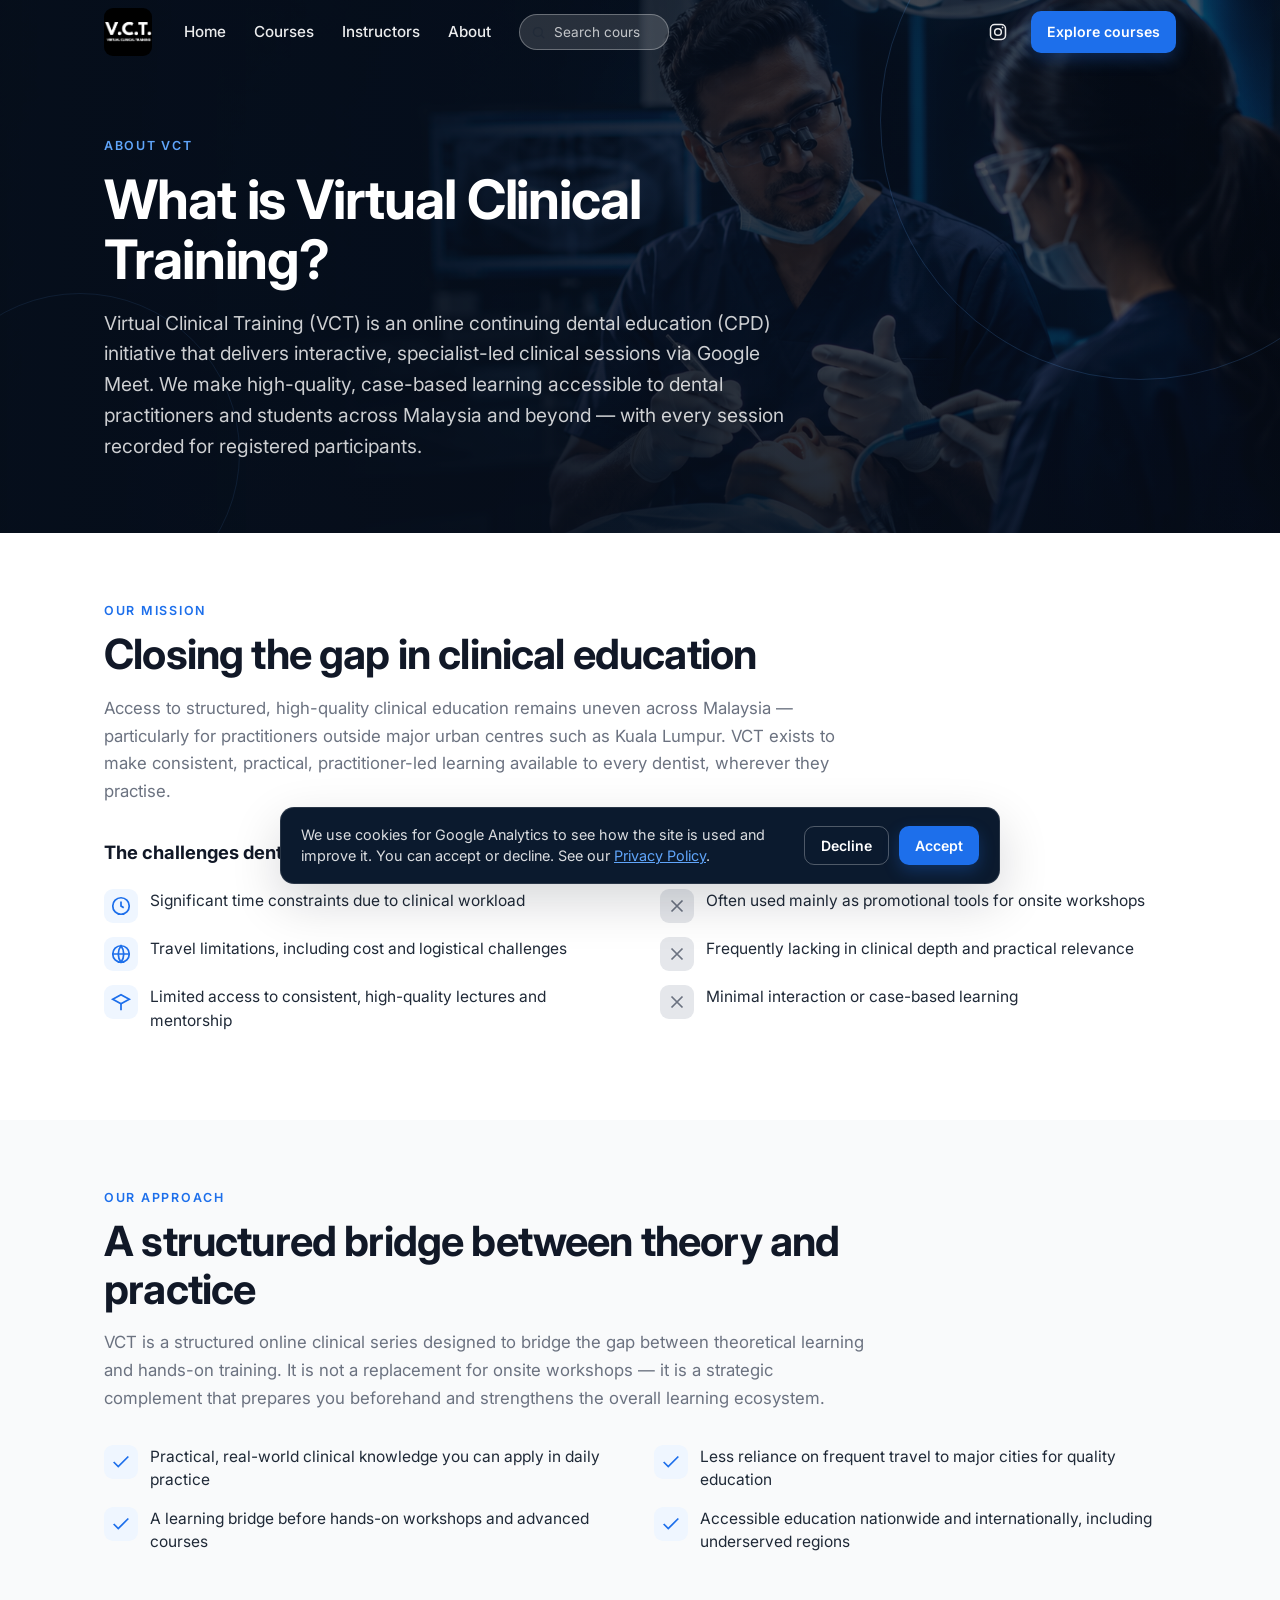
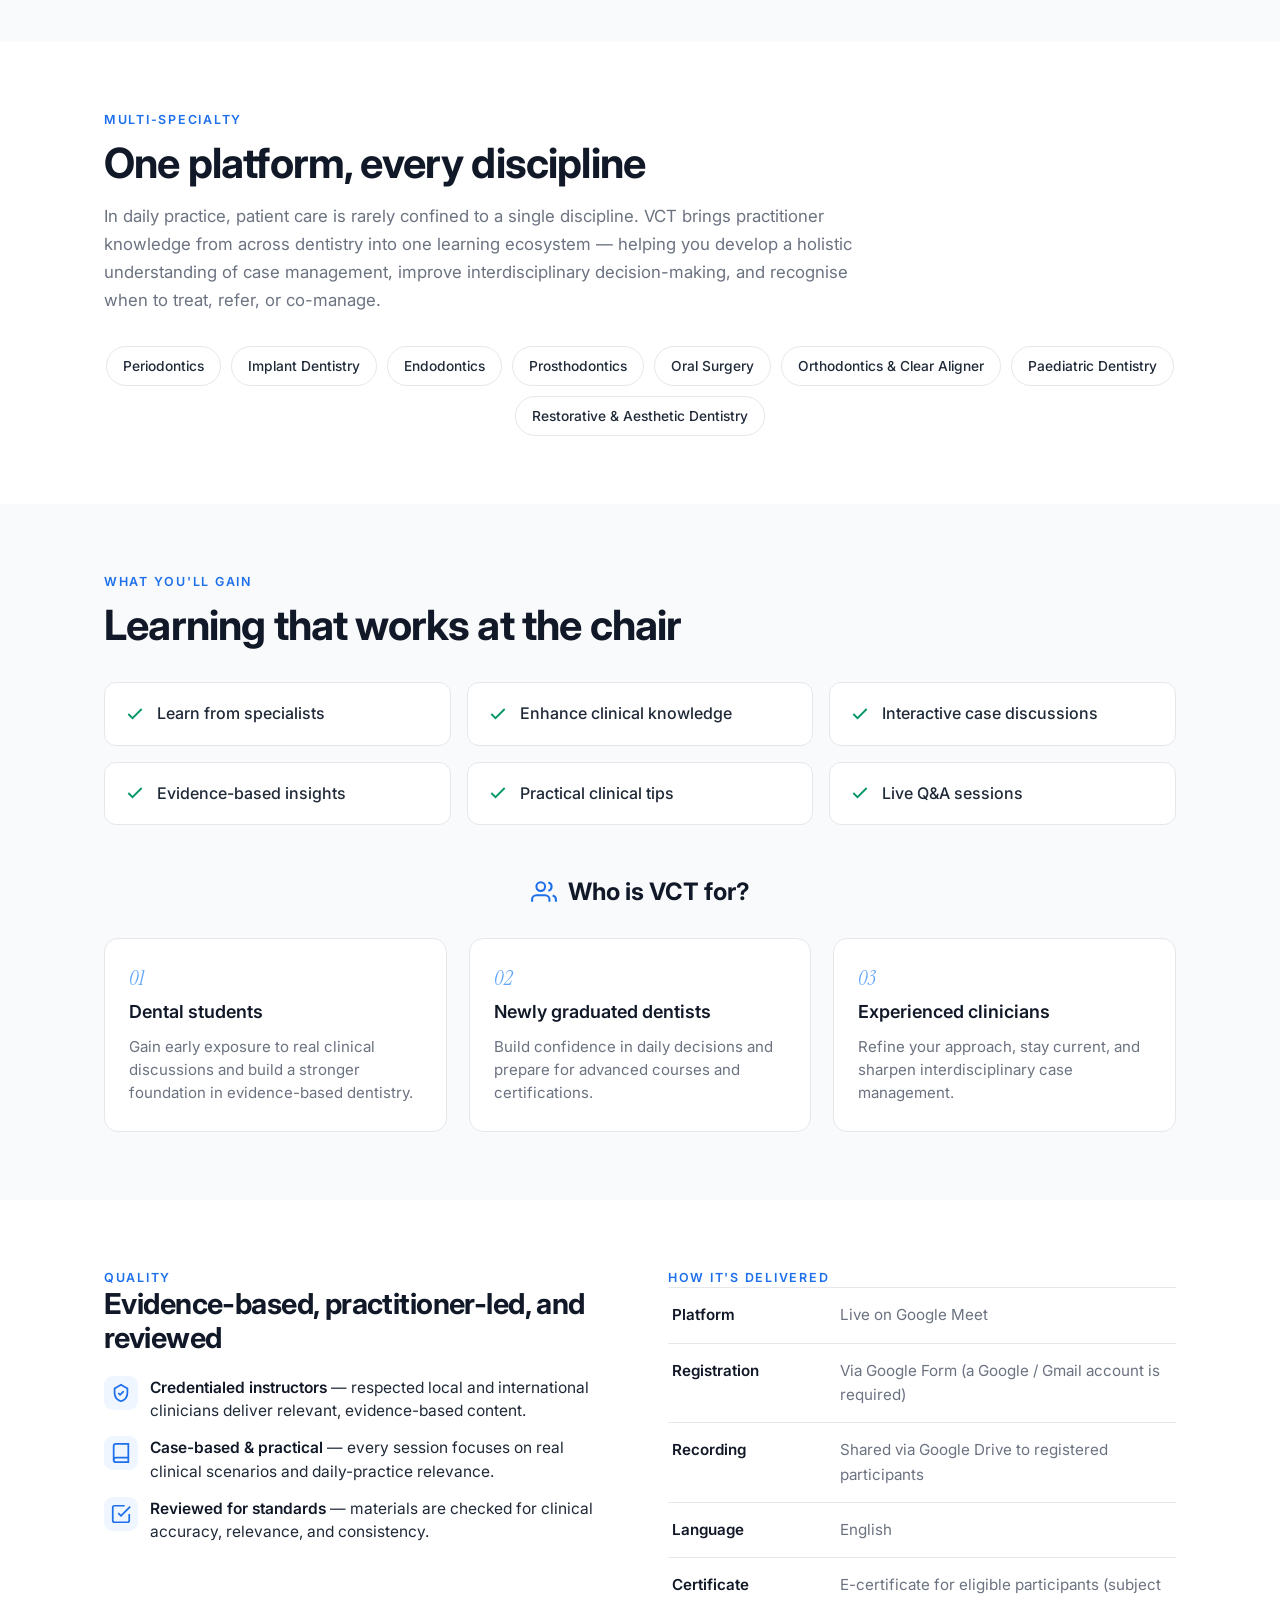
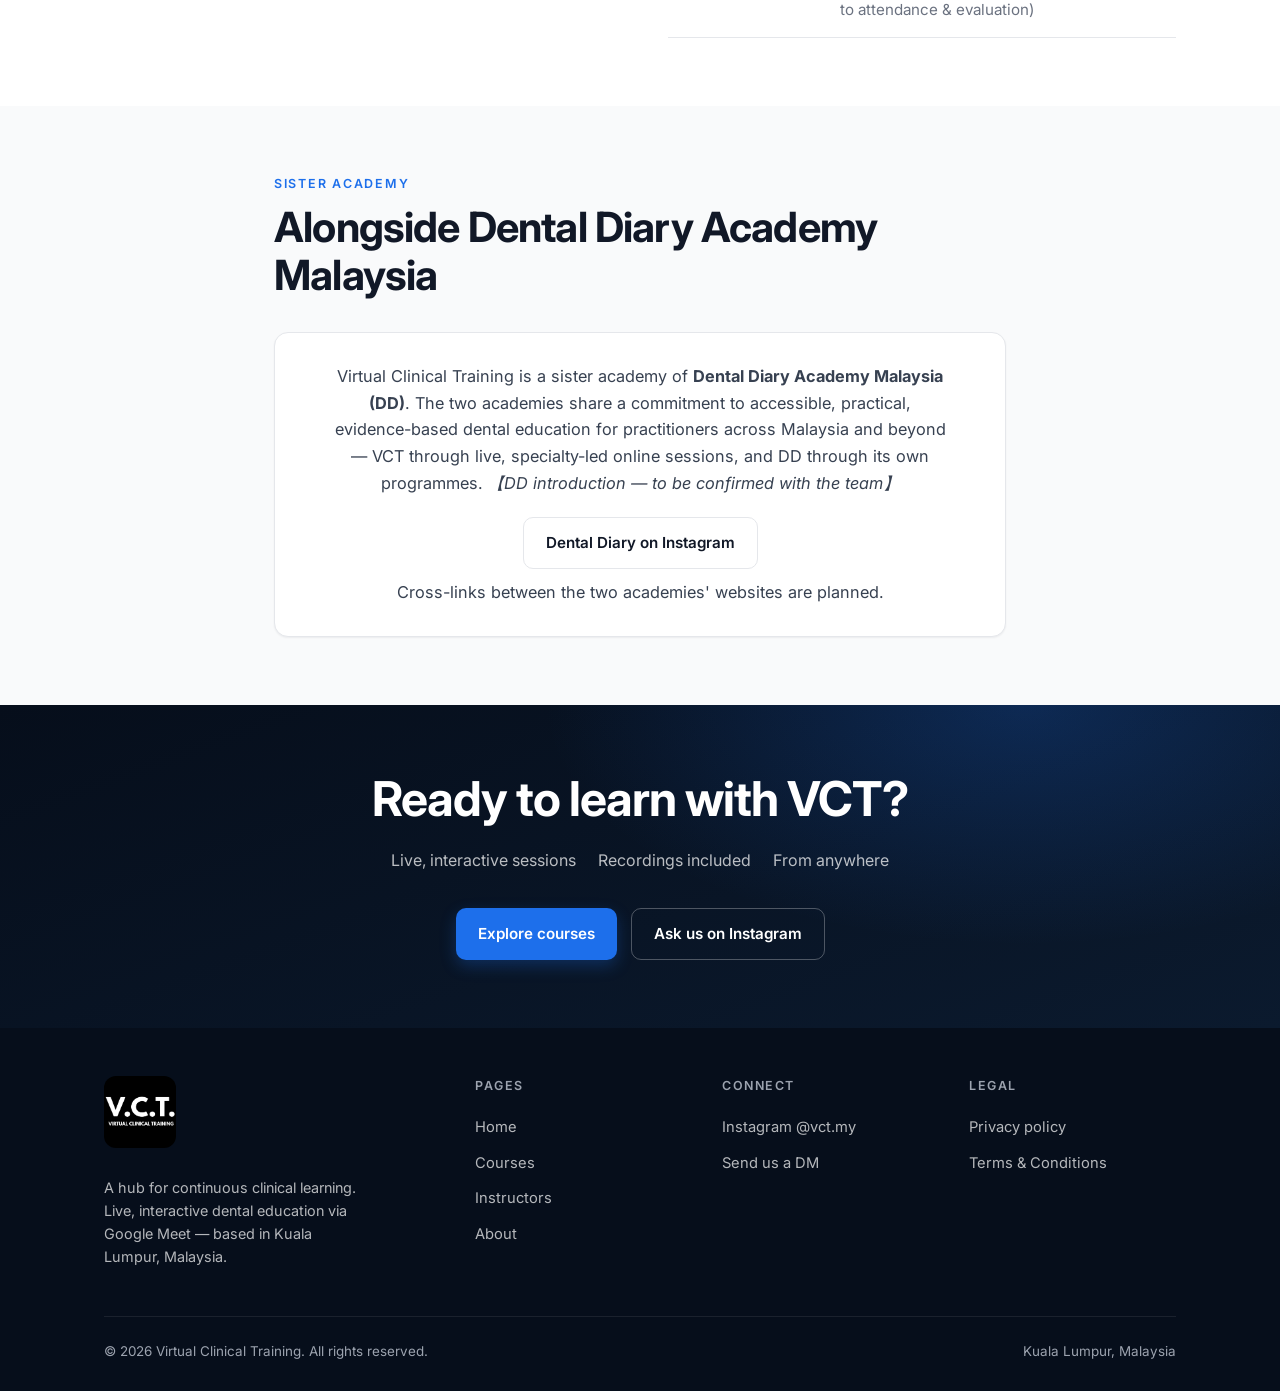
==== commit 6b0e63b2: "Apply team feedback: Practitioner wording, IG-DM-only contact, course search, course reclassificatio" ====
--- a/about.html
+++ b/about.html
@@ -63,6 +63,10 @@
         <a href="courses.html">Courses</a>
         <a href="instructors.html">Instructors</a>
         <a href="about.html" aria-current="page">About</a>
+        <form class="nav-search" role="search" action="courses.html" method="get">
+          <svg class="search-ic" viewBox="0 0 24 24" fill="none" stroke="currentColor" stroke-width="2" aria-hidden="true"><circle cx="11" cy="11" r="7"/><path d="M21 21l-4.3-4.3"/></svg>
+          <input type="search" name="q" placeholder="Search courses" aria-label="Search courses">
+        </form>
       </nav>
 
       <div class="header-actions">
@@ -92,6 +96,9 @@
       <li><a href="instructors.html">Instructors</a></li>
       <li><a href="about.html">About</a></li>
     </ul>
+    <form class="mobile-search" role="search" action="courses.html" method="get">
+      <input type="search" name="q" placeholder="Search courses" aria-label="Search courses">
+    </form>
     <a href="courses.html" class="btn btn-primary">Explore courses</a>
     <div class="mobile-nav-social">
       <a href="https://www.instagram.com/vct.my/" target="_blank" rel="noopener" class="icon-btn" aria-label="Instagram">
@@ -103,7 +110,7 @@
   <main>
     <!-- ==================== PAGE HERO ==================== -->
     <section class="page-hero">
-      <div class="page-hero-bg" style="background-image:url('images/02%20About-page/Hero-1.png')"></div>
+      <div class="page-hero-bg" style="background-image:url('images/04%20About-page/About-hero-1.png')"></div>
       <div class="page-hero-overlay"></div>
       <div class="hero-shape s1"></div>
       <div class="hero-shape s2"></div>
@@ -120,7 +127,7 @@
         <div class="section-head reveal">
           <p class="eyebrow">Our mission</p>
           <h2 class="section-title">Closing the gap in clinical education</h2>
-          <p class="section-intro">Access to structured, high-quality clinical education remains uneven across Malaysia — particularly for practitioners outside major urban centres such as Kuala Lumpur. VCT exists to make consistent, practical, expert-led learning available to every dentist, wherever they practise.</p>
+          <p class="section-intro">Access to structured, high-quality clinical education remains uneven across Malaysia — particularly for practitioners outside major urban centres such as Kuala Lumpur. VCT exists to make consistent, practical, practitioner-led learning available to every dentist, wherever they practise.</p>
         </div>
 
         <div class="split">
@@ -167,7 +174,7 @@
         <div class="section-head reveal">
           <p class="eyebrow">Multi-specialty</p>
           <h2 class="section-title">One platform, every discipline</h2>
-          <p class="section-intro">In daily practice, patient care is rarely confined to a single discipline. VCT brings expertise from across dentistry into one learning ecosystem — helping you develop a holistic understanding of case management, improve interdisciplinary decision-making, and recognise when to treat, refer, or co-manage.</p>
+          <p class="section-intro">In daily practice, patient care is rarely confined to a single discipline. VCT brings practitioner knowledge from across dentistry into one learning ecosystem — helping you develop a holistic understanding of case management, improve interdisciplinary decision-making, and recognise when to treat, refer, or co-manage.</p>
         </div>
         <div class="specialties reveal">
           <ul class="chip-row">
@@ -200,10 +207,12 @@
           <li><svg viewBox="0 0 24 24" fill="none" stroke="currentColor" stroke-width="2.2"><path d="M20 6 9 17l-5-5"/></svg>Live Q&amp;A sessions</li>
         </ul>
 
-        <h3 class="who-heading reveal">Who is VCT for?</h3>
+        <h3 class="who-heading reveal">
+          <svg class="who-icon" viewBox="0 0 24 24" fill="none" stroke="currentColor" stroke-width="1.9" aria-hidden="true"><path d="M17 21v-2a4 4 0 0 0-4-4H5a4 4 0 0 0-4 4v2"/><circle cx="9" cy="7" r="4"/><path d="M23 21v-2a4 4 0 0 0-3-3.87"/><path d="M16 3.13a4 4 0 0 1 0 7.75"/></svg>
+          Who is VCT for?
+        </h3>
         <div class="audience-grid">
           <div class="audience-card reveal">
-            <div class="audience-img"><img src="images/02%20About-page/WhoisVCTfor-student.png" alt="Dental student taking notes in a modern clinic" loading="lazy"></div>
             <div class="audience-body">
               <span class="audience-num">01</span>
               <h4>Dental students</h4>
@@ -211,7 +220,6 @@
             </div>
           </div>
           <div class="audience-card reveal d1">
-            <div class="audience-img placeholder"><span>02</span></div>
             <div class="audience-body">
               <span class="audience-num">02</span>
               <h4>Newly graduated dentists</h4>
@@ -219,7 +227,6 @@
             </div>
           </div>
           <div class="audience-card reveal d2">
-            <div class="audience-img placeholder"><span>03</span></div>
             <div class="audience-body">
               <span class="audience-num">03</span>
               <h4>Experienced clinicians</h4>
@@ -236,7 +243,7 @@
         <div class="split split-wide">
           <div class="panel reveal">
             <p class="eyebrow">Quality</p>
-            <h2 class="section-title sm">Evidence-based, expert-led, and reviewed</h2>
+            <h2 class="section-title sm">Evidence-based, practitioner-led, and reviewed</h2>
             <ul class="why-points">
               <li><svg viewBox="0 0 24 24" fill="none" stroke="currentColor" stroke-width="1.9"><path d="M12 3l7 4v5c0 4.4-3 7.6-7 9-4-1.4-7-4.6-7-9V7l7-4z"/><path d="M9 12l2 2 4-4"/></svg><span><b>Credentialed instructors</b> — respected local and international clinicians deliver relevant, evidence-based content.</span></li>
               <li><svg viewBox="0 0 24 24" fill="none" stroke="currentColor" stroke-width="1.9"><path d="M4 19.5A2.5 2.5 0 0 1 6.5 17H20"/><path d="M6.5 2H20v20H6.5A2.5 2.5 0 0 1 4 19.5v-15A2.5 2.5 0 0 1 6.5 2z"/></svg><span><b>Case-based &amp; practical</b> — every session focuses on real clinical scenarios and daily-practice relevance.</span></li>
@@ -257,6 +264,24 @@
       </div>
     </section>
 
+    <!-- ==================== SISTER ACADEMY (Dental Diary) ==================== -->
+    <section class="section alt">
+      <div class="container container-narrow">
+        <div class="section-head reveal">
+          <p class="eyebrow">Sister academy</p>
+          <h2 class="section-title">Alongside Dental Diary Academy Malaysia</h2>
+        </div>
+        <div class="dd-card reveal">
+          <p>Virtual Clinical Training is a sister academy of <strong>Dental Diary Academy Malaysia (DD)</strong>. The two academies share a commitment to accessible, practical, evidence-based dental education for practitioners across Malaysia and beyond — VCT through live, specialty-led online sessions, and DD through its own programmes. <em>【DD introduction — to be confirmed with the team】</em></p>
+          <div class="dd-actions">
+            <!-- TODO: replace the href below with Dental Diary Academy Malaysia's real Instagram URL -->
+            <a href="https://www.instagram.com/" target="_blank" rel="noopener" class="btn btn-ghost-dark">Dental Diary on Instagram</a>
+          </div>
+          <p class="dd-note">Cross-links between the two academies' websites are planned.</p>
+        </div>
+      </div>
+    </section>
+
     <!-- ==================== CTA ==================== -->
     <section class="section cta-band">
       <div class="container">
@@ -268,7 +293,7 @@
         </div>
         <div class="cta-actions">
           <a href="courses.html" class="btn btn-primary">Explore courses</a>
-          <a href="mailto:virtualclinicaltraining@gmail.com" class="btn btn-ghost">Ask us anything</a>
+          <a href="https://ig.me/m/vct.my" target="_blank" rel="noopener" class="btn btn-ghost">Ask us on Instagram</a>
         </div>
       </div>
     </section>
@@ -297,14 +322,14 @@
           <h4>Connect</h4>
           <ul>
             <li><a href="https://www.instagram.com/vct.my/" target="_blank" rel="noopener">Instagram @vct.my</a></li>
-            <li><a href="mailto:virtualclinicaltraining@gmail.com">Email us</a></li>
+            <li><a href="https://ig.me/m/vct.my" target="_blank" rel="noopener">Send us a DM</a></li>
           </ul>
         </div>
         <div>
           <h4>Legal</h4>
           <ul>
             <li><a href="privacy.html">Privacy policy</a></li>
-            <li><a href="terms.html">Terms of service</a></li>
+            <li><a href="terms.html">Terms &amp; Conditions</a></li>
           </ul>
         </div>
       </div>
--- a/style.css
+++ b/style.css
@@ -185,6 +185,45 @@
 .hamburger svg { width: 24px; height: 24px; }
 .site-header.at-top .hamburger { color: #fff; }
 .site-header.scrolled .hamburger { color: var(--gray-900); }
+
+/* Global menu search (courses only) */
+.nav-search { position: relative; display: flex; align-items: center; }
+.nav-search .search-ic {
+  position: absolute; left: 12px; width: 15px; height: 15px;
+  pointer-events: none; opacity: .7;
+}
+.nav-search input {
+  width: 150px; height: 36px;
+  padding: 0 14px 0 34px;
+  border-radius: 100px;
+  font-family: inherit; font-size: .85rem;
+  border: 1px solid var(--gray-200);
+  background: var(--gray-50); color: var(--gray-900);
+  transition: width .2s var(--ease), border-color .2s, background .2s, color .2s;
+}
+.nav-search input::placeholder { color: var(--gray-400); }
+.nav-search input:focus { outline: none; border-color: var(--blue-400); background: #fff; width: 190px; }
+/* over the dark hero */
+.site-header.at-top .nav-search input {
+  background: rgba(255,255,255,.14);
+  border-color: rgba(255,255,255,.3);
+  color: #fff;
+}
+.site-header.at-top .nav-search input::placeholder { color: rgba(255,255,255,.72); }
+.site-header.at-top .nav-search input:focus { background: rgba(255,255,255,.2); border-color: rgba(255,255,255,.55); }
+
+/* Mobile drawer search */
+.mobile-search { margin: 4px 0 14px; }
+.mobile-search input {
+  width: 100%; height: 44px;
+  padding: 0 16px;
+  border-radius: 10px;
+  font-family: inherit; font-size: 1rem;
+  border: 1px solid var(--gray-200);
+  background: var(--gray-50); color: var(--gray-900);
+}
+.mobile-search input::placeholder { color: var(--gray-400); }
+.mobile-search input:focus { outline: none; border-color: var(--blue-400); background: #fff; }
 
 /* Mobile nav drawer */
 .mobile-nav {
@@ -843,7 +882,14 @@
 .section.alt .gain-grid li { background: #fff; }
 
 /* audience cards */
-.who-heading { text-align: center; font-size: 1.5rem; font-weight: 700; color: var(--gray-900); margin: 48px 0 26px; }
+.who-heading { display: flex; align-items: center; justify-content: center; gap: 11px; font-size: 1.5rem; font-weight: 700; color: var(--gray-900); margin: 48px 0 26px; }
+.who-icon { width: 26px; height: 26px; color: var(--blue-600); flex: none; }
+
+/* About — sister academy (Dental Diary) */
+.dd-card { background: #fff; border: 1px solid var(--gray-200); border-radius: var(--radius); padding: 30px 32px; box-shadow: var(--shadow-sm); text-align: center; }
+.dd-card > p { font-size: 1.02rem; color: var(--gray-700, #374151); line-height: 1.65; margin: 0 auto; max-width: 62ch; }
+.dd-actions { margin: 20px 0 10px; }
+.dd-note { font-size: .86rem; color: var(--gray-500); margin: 0; }
 .audience-grid { display: grid; grid-template-columns: repeat(3, 1fr); gap: 22px; }
 .audience-card {
   background: #fff; border: 1px solid var(--gray-200);
